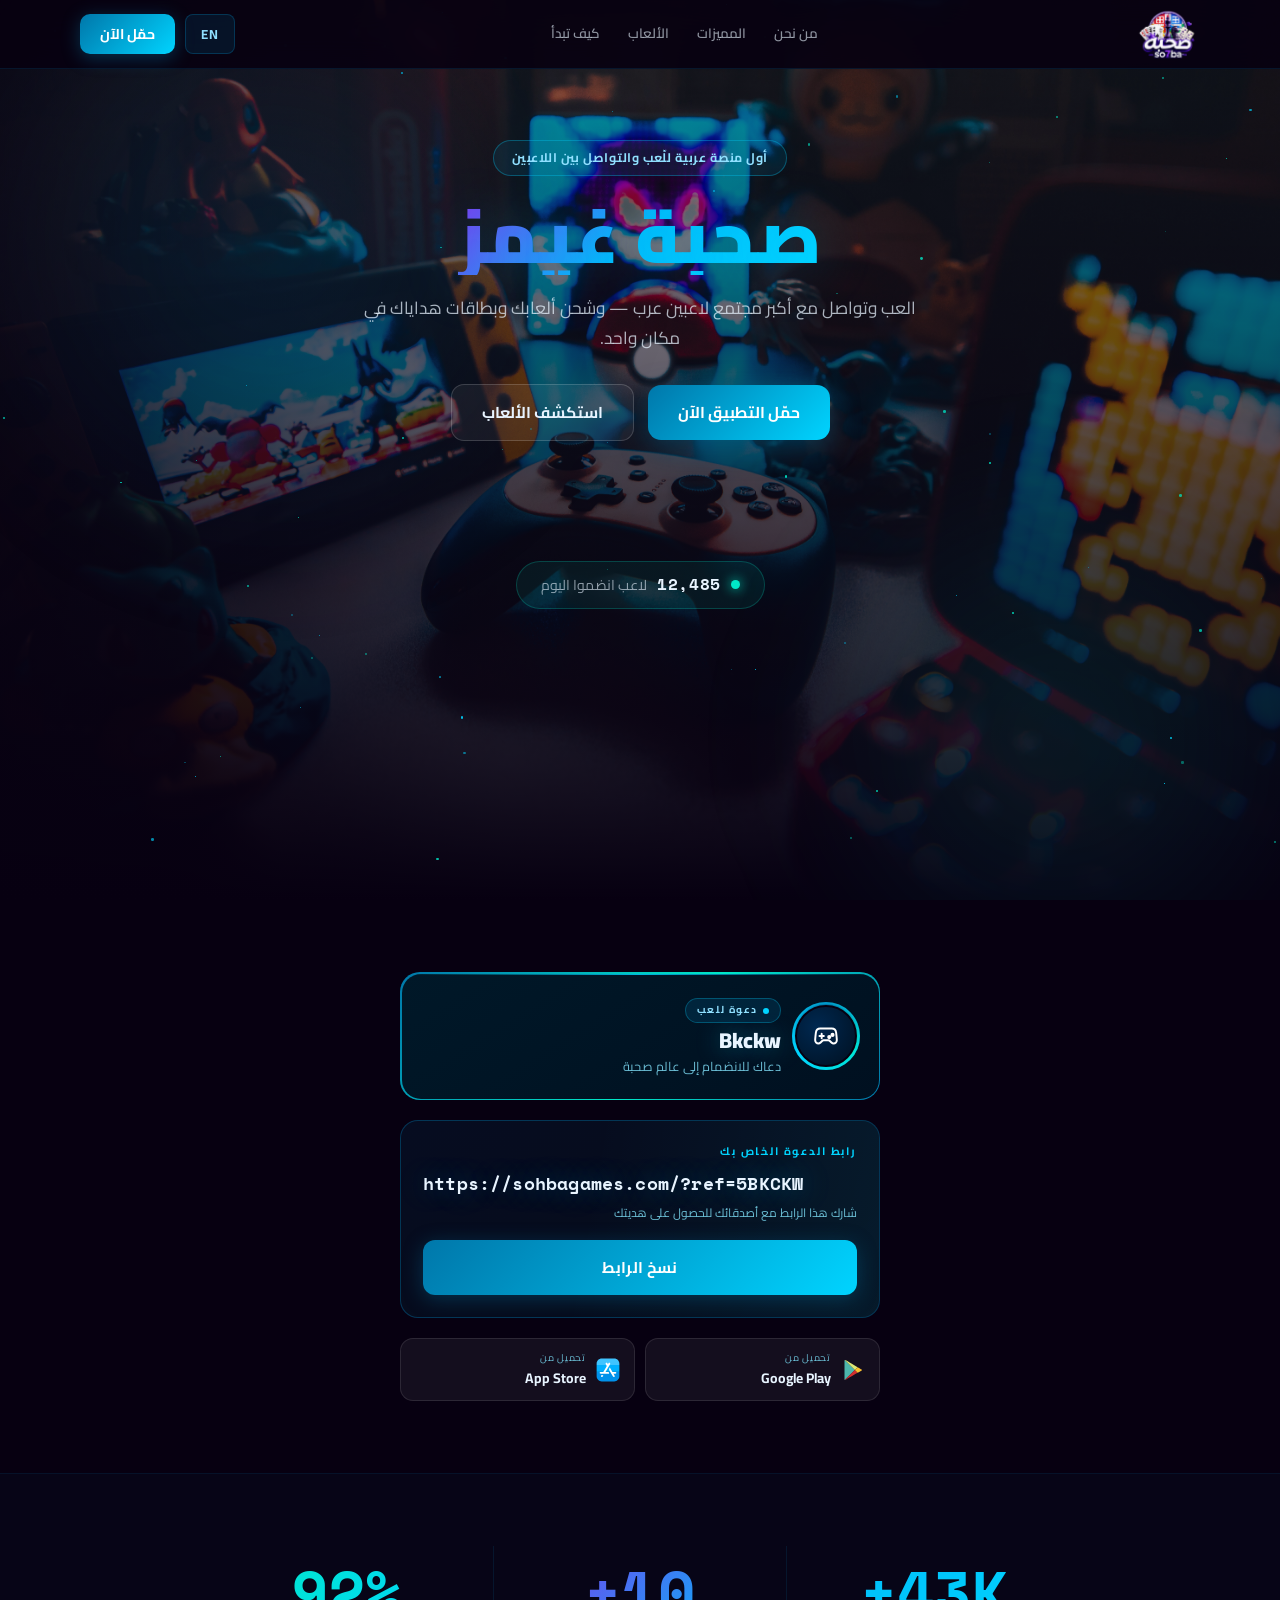
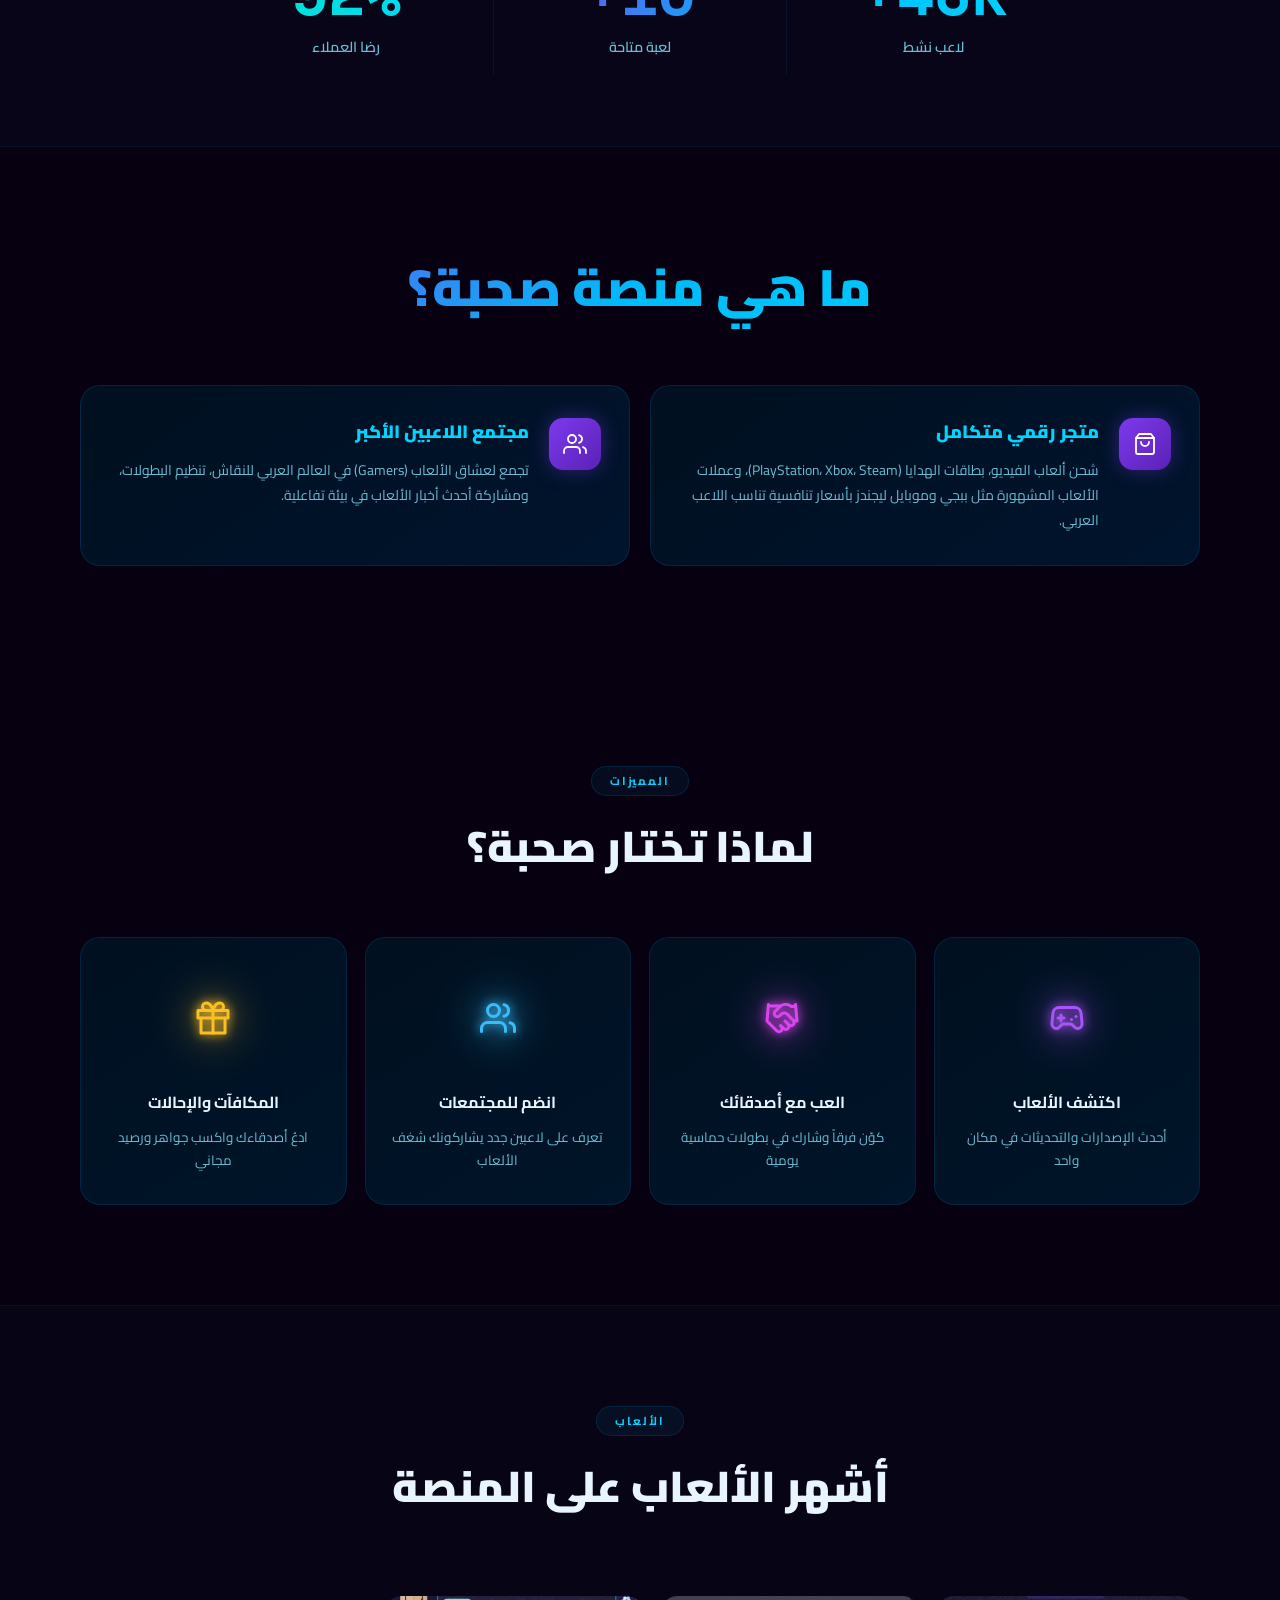
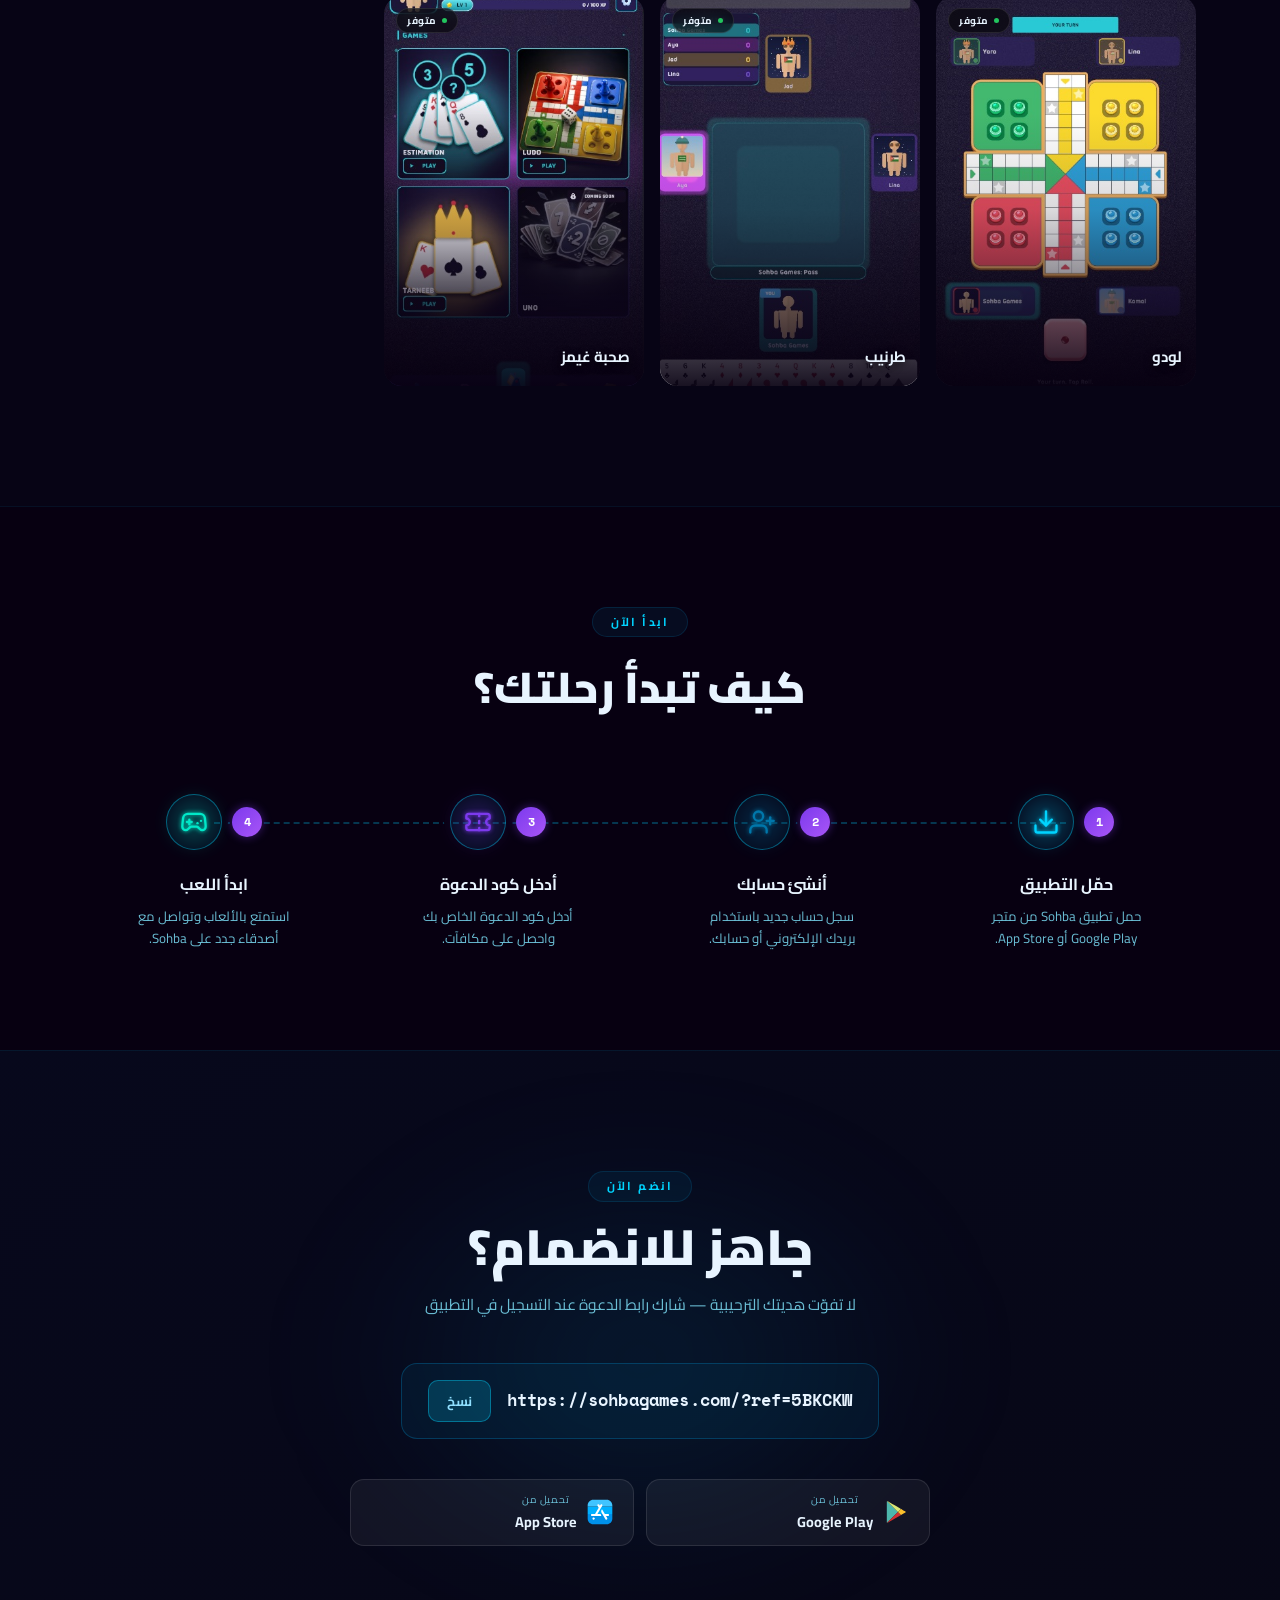
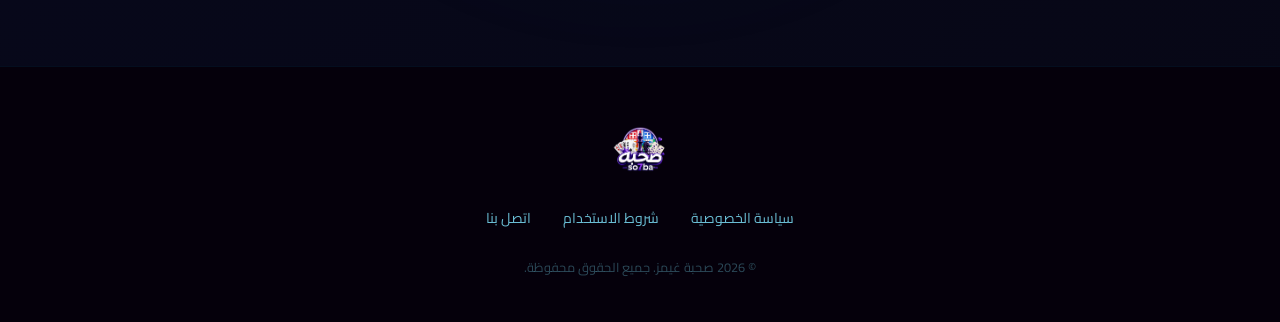
==== index.html @ 9d0ea247 "Add files via upload" ====
<!doctype html>
<html lang="ar" dir="rtl">
  <head>
    <meta charset="utf-8" />
    <meta name="viewport" content="width=device-width, initial-scale=1.0" />
    <meta name="theme-color" content="#070011" />
    <title>
      صحبة غيمز | منصة اللعب والتواصل بين اللاعبين العرب | Sohba Games
    </title>
    <meta
      name="description"
      content="صحبة غيمز: منصة اللعب والتواصل بين أكبر مجتمع لاعبين عربي، مع متجر رقمي لشحن الألعاب وبطاقات الهدايا (PlayStation، Xbox، Steam) وعملات ببجي وموبايل ليجندز. حمّل التطبيق وادخل كود الدعوة لتحصل على هديتك الترحيبية."
    />
    <meta
      name="keywords"
      content="منصة ألعاب, مجتمع لاعبين عربي, تواصل لاعبين, شحن ألعاب, بطاقات بلايستيشن, شحن ببجي, موبايل ليجندز, Sohba Games"
    />
    <meta name="robots" content="index, follow" />
    <meta name="author" content="Sohba Games" />
    <link rel="canonical" href="https://sohbagames.com/" />

    <!-- Open Graph -->
    <meta property="og:type" content="website" />
    <meta property="og:site_name" content="Sohba Games | صحبة غيمز" />
    <meta
      property="og:title"
      content="صحبة غيمز | منصة اللعب والتواصل بين اللاعبين العرب"
    />
    <meta
      property="og:description"
      content="العب وتواصل مع أكبر مجتمع لاعبين عربي، وشحن ألعابك وبطاقات هداياك في مكان واحد. حمّل التطبيق الآن واحصل على هديتك الترحيبية."
    />
    <meta property="og:url" content="https://sohbagames.com/" />
    <meta
      property="og:image"
      content="https://sohbagames.com/assets/img/sohba%201.jpg"
    />
    <meta property="og:image:width" content="384" />
    <meta property="og:image:height" content="680" />
    <meta property="og:locale" content="ar_AR" />
    <meta property="og:locale:alternate" content="en_US" />

    <!-- Twitter Card -->
    <meta name="twitter:card" content="summary_large_image" />
    <meta
      name="twitter:title"
      content="صحبة غيمز | منصة اللعب والتواصل بين اللاعبين العرب"
    />
    <meta
      name="twitter:description"
      content="العب وتواصل مع أكبر مجتمع لاعبين عربي، وشحن ألعابك وبطاقات هداياك في مكان واحد. حمّل التطبيق واحصل على هديتك الترحيبية."
    />
    <meta
      name="twitter:image"
      content="https://sohbagames.com/assets/img/sohba%201.jpg"
    />

    <link rel="icon" href="assets/img/so7ba logo.png" type="image/png" />

    <link rel="preconnect" href="https://fonts.googleapis.com" />
    <link rel="preconnect" href="https://fonts.gstatic.com" crossorigin />
    <link
      href="https://fonts.googleapis.com/css2?family=Cairo:wght@400;600;700;900&family=Syne:wght@700;800&family=Space+Grotesk:wght@400;500;600;700&family=Space+Mono:wght@700&display=swap"
      rel="stylesheet"
    />

    <link
      rel="preload"
      as="image"
      href="assets/img/sohba ludo.jpg"
      fetchpriority="high"
    />
    <link rel="stylesheet" href="assets/css/style.css" />

    <script type="application/ld+json">
      {
        "@context": "https://schema.org",
        "@type": "MobileApplication",
        "name": "Sohba Games",
        "alternateName": "صحبة غيمز",
        "applicationCategory": "SocialNetworkingApplication",
        "operatingSystem": "Android, iOS",
        "description": "منصة اللعب والتواصل بين اللاعبين العرب، مع متجر رقمي لشحن الألعاب وبطاقات الهدايا.",
        "offers": {
          "@type": "Offer",
          "price": "0",
          "priceCurrency": "USD"
        }
      }
    </script>
  </head>
  <body>
    <!-- ═══ HEADER ═══ -->
    <header>
      <nav class="sb-nav" aria-label="التنقل الرئيسي">
        <div class="sb-nav-inner">
          <a href="#" class="sb-logo" dir="ltr">
            <img
              class="sb-logo-img"
              src="assets/img/so7ba logo.png"
              alt="صحبة غيمز | Sohba Games"
              width="120"
              height="120"
            />
            <span class="sb-logo-text sr-only" id="logoText">صحبة غيمز</span>
          </a>

          <div class="sb-nav-links" id="navLinks">
            <a href="#about-section" id="navAboutLink">من نحن</a>
            <a href="#benefits-section" id="navBenefitsLink">المميزات</a>
            <a href="#games-section" id="navGamesLink">الألعاب</a>
            <a href="#how-section" id="navHowLink">كيف تبدأ</a>
          </div>

          <div class="sb-nav-actions">
            <button
              class="sb-lang-btn"
              id="langToggleBtn"
              aria-label="Switch language"
            >
              EN
            </button>
            <a href="#download" class="sb-download-btn" id="navDownload"
              >حمّل الآن</a
            >
          </div>
        </div>
      </nav>
    </header>

    <main>
      <!-- ═══ HERO ═══ -->
      <section class="sb-hero">
        <div class="sb-hero-bg"></div>
        <div class="sb-hero-overlay"></div>
        <div id="hero-stars" class="sb-hero-stars"></div>
        <div class="sb-hero-blob sb-hero-blob-1"></div>
        <div class="sb-hero-blob sb-hero-blob-2"></div>

        <div class="sb-hero-content">
          <div class="sb-hero-eyebrow" id="heroEyebrow">
            أول منصة عربية للّعب والتواصل بين اللاعبين
          </div>
          <h1 class="sb-hero-title" id="heroTitle">صحبة غيمز</h1>
          <p class="sb-hero-subtitle" id="heroSubtitle">
            العب وتواصل مع أكبر مجتمع لاعبين عرب — وشحن ألعابك وبطاقات هداياك في
            مكان واحد.
          </p>

          <div class="sb-hero-cta-row">
            <a
              href="#download"
              class="sb-hero-cta-btn sb-hero-cta-btn-primary"
              id="heroDownloadBtn"
              >حمّل التطبيق الآن</a
            >
            <a
              href="#games-section"
              class="sb-hero-cta-btn sb-hero-cta-btn-secondary"
              id="heroExploreBtn"
              >استكشف الألعاب</a
            >
          </div>
        </div>

        <div class="sb-live-counter">
          <div class="sb-live-counter-inner">
            <div class="sb-live-dot"></div>
            <span class="sb-live-count" id="liveCountText">12,486</span>
            <span class="sb-live-label" id="liveCountLabel"
              >لاعب انضموا اليوم</span
            >
          </div>
        </div>
      </section>

      <!-- ═══ INVITE / REFERRAL / DOWNLOAD ═══ -->
      <section id="download" class="sb-invite-section">
        <div class="sb-invite-section-inner">
          <!-- Invitation card -->
          <div class="sb-invite-wrap">
            <div class="sb-invite-card">
              <div class="sb-invite-topline"></div>
              <div class="sb-invite-inner">
                <div class="sb-invite-avatar">
                  <div class="sb-invite-avatar-spin"></div>
                  <div class="sb-invite-avatar-face">
                    <svg
                      width="26"
                      height="26"
                      viewBox="0 0 24 24"
                      fill="none"
                      stroke="white"
                      stroke-width="1.8"
                      stroke-linecap="round"
                      stroke-linejoin="round"
                    >
                      <line x1="6" y1="12" x2="10" y2="12"></line>
                      <line x1="8" y1="10" x2="8" y2="14"></line>
                      <circle cx="15" cy="13" r="1"></circle>
                      <circle cx="18" cy="11" r="1"></circle>
                      <path
                        d="M17.32 5H6.68a4 4 0 0 0-3.978 3.59c-.006.052-.01.101-.017.152C2.604 9.416 2 14.456 2 16a3 3 0 0 0 3 3c1 0 1.5-.5 2-1l1.414-1.414A2 2 0 0 1 9.828 16h4.344a2 2 0 0 1 1.414.586L17 18c.5.5 1 1 2 1a3 3 0 0 0 3-3c0-1.544-.604-6.584-.685-7.258-.007-.05-.011-.1-.017-.152A4 4 0 0 0 17.32 5z"
                      ></path>
                    </svg>
                  </div>
                  <div class="sb-invite-avatar-ring"></div>
                </div>
                <div class="sb-invite-info">
                  <div class="sb-invite-badge">
                    <div class="sb-invite-dot"></div>
                    <span id="gameBadge">دعوة للعب</span>
                  </div>
                  <div class="sb-invite-name" id="inviterDisplay">صديقك</div>
                  <div class="sb-invite-text" id="heroInviteText">
                    دعاك للانضمام إلى عالم صحبة
                  </div>
                </div>
              </div>
            </div>
          </div>

          <!-- Referral code box -->
          <div class="sb-code-box">
            <div class="sb-code-shimmer"></div>
            <div class="sb-code-content">
              <div class="sb-code-label" id="codeLabel">
                كود الدعوة الخاص بك
              </div>
              <div class="sb-code-value" id="referralCodeText">5BKCKW</div>
              <div class="sb-code-hint" id="codeHint">
                أدخل هذا الكود عند التسجيل للحصول على هديتك
              </div>
              <button
                class="sb-code-copy-btn"
                id="copyCodeBtn"
                aria-live="polite"
              >
                نسخ الكود
              </button>
            </div>
          </div>

          <!-- Download buttons -->
          <div class="sb-dl-row dl-row">
            <a
              href="https://play.google.com/store"
              target="_blank"
              rel="noopener"
              class="sb-dl-btn"
              aria-label="Google Play"
            >
              <img
                src="assets/img/play-store.svg"
                alt=""
                width="24"
                height="24"
                loading="lazy"
              />
              <div>
                <div class="sb-dl-sub" data-i18n="storeGetOn">تحميل من</div>
                <div class="sb-dl-title">Google Play</div>
              </div>
            </a>
            <a
              href="https://apps.apple.com"
              target="_blank"
              rel="noopener"
              class="sb-dl-btn"
              aria-label="App Store"
            >
              <img
                src="assets/img/app-store.svg"
                alt=""
                width="24"
                height="24"
                loading="lazy"
              />
              <div>
                <div class="sb-dl-sub" data-i18n="storeGetOn">تحميل من</div>
                <div class="sb-dl-title">App Store</div>
              </div>
            </a>
          </div>
        </div>
      </section>

      <!-- ═══ STATS ═══ -->
      <section id="stats-section" class="sb-stats-section">
        <div class="sb-stats-inner">
          <div class="sb-stat animate-in">
            <div class="sb-stat-value sb-stat-value-a" id="stat1Value">0+</div>
            <div class="sb-stat-label" id="stat1Label">لاعب نشط</div>
          </div>
          <div class="sb-stat sb-stat-mid animate-in ai-d2">
            <div class="sb-stat-value sb-stat-value-b" id="stat2Value">0+</div>
            <div class="sb-stat-label" id="stat2Label">لعبة متاحة</div>
          </div>
          <div class="sb-stat animate-in ai-d4">
            <div class="sb-stat-value sb-stat-value-c" id="stat3Value">0%</div>
            <div class="sb-stat-label" id="stat3Label">رضا العملاء</div>
          </div>
        </div>
      </section>

      <!-- ═══ ABOUT ═══ -->
      <section id="about-section">
        <div class="sb-section-pad section-pad">
          <div class="sb-center-head animate-in">
            <h2 class="sb-gradient-title" id="aboutTitle">ما هي منصة صحبة؟</h2>
          </div>

          <div class="sb-about-grid about-grid animate-in">
            <div class="sb-about-card">
              <div class="sb-about-icon">
                <svg
                  width="24"
                  height="24"
                  viewBox="0 0 24 24"
                  fill="none"
                  stroke="white"
                  stroke-width="1.8"
                  stroke-linecap="round"
                  stroke-linejoin="round"
                >
                  <path
                    d="M6 2L3 6v14a2 2 0 0 0 2 2h14a2 2 0 0 0 2-2V6l-3-4z"
                  ></path>
                  <line x1="3" y1="6" x2="21" y2="6"></line>
                  <path d="M16 10a4 4 0 0 1-8 0"></path>
                </svg>
              </div>
              <div>
                <h3 class="sb-about-card-title" id="aboutStore">
                  متجر رقمي متكامل
                </h3>
                <p class="sb-about-card-desc" id="aboutStoreDesc">
                  شحن ألعاب الفيديو، بطاقات الهدايا (PlayStation، Xbox، Steam)،
                  وعملات الألعاب المشهورة مثل ببجي وموبايل ليجندز بأسعار تنافسية
                  تناسب اللاعب العربي.
                </p>
              </div>
            </div>

            <div class="sb-about-card">
              <div class="sb-about-icon">
                <svg
                  width="24"
                  height="24"
                  viewBox="0 0 24 24"
                  fill="none"
                  stroke="white"
                  stroke-width="1.8"
                  stroke-linecap="round"
                  stroke-linejoin="round"
                >
                  <path d="M17 21v-2a4 4 0 0 0-4-4H5a4 4 0 0 0-4 4v2"></path>
                  <circle cx="9" cy="7" r="4"></circle>
                  <path d="M23 21v-2a4 4 0 0 0-3-3.87"></path>
                  <path d="M16 3.13a4 4 0 0 1 0 7.75"></path>
                </svg>
              </div>
              <div>
                <h3 class="sb-about-card-title" id="aboutCommunity">
                  مجتمع اللاعبين الأكبر
                </h3>
                <p class="sb-about-card-desc" id="aboutCommunityDesc">
                  تجمع لعشاق الألعاب (Gamers) في العالم العربي للنقاش، تنظيم
                  البطولات، ومشاركة أحدث أخبار الألعاب في بيئة تفاعلية.
                </p>
              </div>
            </div>
          </div>
        </div>
      </section>

      <!-- ═══ BENEFITS ═══ -->
      <section id="benefits-section">
        <div class="sb-section-pad section-pad">
          <div class="sb-center-head animate-in">
            <div class="sb-eyebrow" id="benefitsSub">المميزات</div>
            <h2 class="sb-section-title" id="benefitsTitle">
              لماذا تختار صحبة؟
            </h2>
          </div>

          <div
            class="sb-benefits-grid benefits-grid animate-in"
            id="benefitsGrid"
          ></div>
        </div>
      </section>

      <!-- ═══ POPULAR GAMES ═══ -->
      <section id="games-section" class="sb-games-section">
        <div class="sb-section-pad section-pad">
          <div class="sb-center-head animate-in">
            <div class="sb-eyebrow" id="gamesSub">الألعاب</div>
            <h2 class="sb-section-title" id="gamesTitle">
              أشهر الألعاب على المنصة
            </h2>
          </div>

          <div class="sb-games-grid games-grid animate-in" id="gamesGrid"></div>
        </div>
      </section>

      <!-- ═══ HOW IT WORKS ═══ -->
      <section id="how-section">
        <div class="sb-section-pad section-pad">
          <div class="sb-center-head sb-center-head-lg animate-in">
            <div class="sb-eyebrow" id="howSub">ابدأ الآن</div>
            <h2 class="sb-section-title" id="howTitle">كيف تبدأ رحلتك؟</h2>
          </div>

          <div class="sb-steps-wrap animate-in">
            <div class="sb-step-line step-line"></div>
            <div class="sb-steps-row steps-row" id="stepsRow"></div>
          </div>
        </div>
      </section>

      <!-- ═══ FINAL CTA ═══ -->
      <section class="sb-cta">
        <div class="sb-cta-glow"></div>
        <div class="sb-cta-inner section-pad">
          <div class="animate-in">
            <div class="sb-eyebrow" id="ctaSub">انضم الآن</div>
            <h2 class="sb-cta-title" id="ctaTitle">جاهز للانضمام؟</h2>
            <p class="sb-cta-desc" id="ctaDesc">
              لا تفوّت هديتك الترحيبية — استخدم كود الدعوة عند التسجيل في
              التطبيق
            </p>

            <div class="sb-cta-code cta-code">
              <span class="sb-cta-code-value" id="ctaReferralCodeText"
                >5BKCKW</span
              >
              <button
                class="sb-cta-copy-btn"
                id="ctaCopyCodeBtn"
                aria-live="polite"
              >
                نسخ
              </button>
            </div>

            <div class="sb-dl-row sb-dl-row-cta dl-row">
              <a
                href="https://play.google.com/store"
                target="_blank"
                rel="noopener"
                class="sb-dl-btn sb-dl-btn-lg"
                aria-label="Google Play"
              >
                <img
                  src="assets/img/play-store.svg"
                  alt=""
                  width="26"
                  height="26"
                  loading="lazy"
                />
                <div>
                  <div class="sb-dl-sub" data-i18n="storeGetOn">تحميل من</div>
                  <div class="sb-dl-title">Google Play</div>
                </div>
              </a>
              <a
                href="https://apps.apple.com"
                target="_blank"
                rel="noopener"
                class="sb-dl-btn sb-dl-btn-lg"
                aria-label="App Store"
              >
                <img
                  src="assets/img/app-store.svg"
                  alt=""
                  width="26"
                  height="26"
                  loading="lazy"
                />
                <div>
                  <div class="sb-dl-sub" data-i18n="storeGetOn">تحميل من</div>
                  <div class="sb-dl-title">App Store</div>
                </div>
              </a>
            </div>
          </div>
        </div>
      </section>
    </main>

    <!-- ═══ FOOTER ═══ -->
    <footer class="sb-footer">
      <div class="sb-footer-inner">
        <div class="sb-footer-logo" dir="ltr">
          <img
            class="sb-footer-logo-img"
            src="assets/img/so7ba logo.png"
            alt="صحبة غيمز | Sohba Games"
            width="120"
            height="120"
          />
          <span class="sb-footer-logo-text sr-only" id="footerLogoText"
            >صحبة غيمز</span
          >
        </div>

        <div class="sb-footer-links">
          <a href="#" id="footerPrivacy">سياسة الخصوصية</a>
          <a href="#" id="footerTerms">شروط الاستخدام</a>
          <a href="mailto:support@sohbagames.com" id="footerContact"
            >اتصل بنا</a
          >
        </div>

        <div class="sb-footer-rights" id="footerRights">
          © 2026 صحبة غيمز. جميع الحقوق محفوظة.
        </div>
      </div>
    </footer>

    <script src="assets/js/script.js" defer></script>
  </body>
</html>
---- assets/css/style.css ----
*,
*::before,
*::after {
  box-sizing: border-box;
  margin: 0;
  padding: 0;
}
html {
  scroll-behavior: smooth;
}
#about-section,
#benefits-section,
#games-section,
#how-section,
#download {
  scroll-margin-top: 80px;
}
body {
  background: #070011;
  overflow-x: hidden;
  color: #e8f4ff;
  min-height: 100vh;
  line-height: 1.6;
  font-family: "Cairo", sans-serif;
}
body.lang-en {
  font-family: "Space Grotesk", "Inter", sans-serif;
}
body.lang-en h1,
body.lang-en h2,
body.lang-en h3 {
  font-family: "Syne", sans-serif;
}
img {
  display: block;
  max-width: 100%;
}
.sr-only {
  position: absolute;
  width: 1px;
  height: 1px;
  padding: 0;
  margin: -1px;
  overflow: hidden;
  clip: rect(0, 0, 0, 0);
  white-space: nowrap;
  border: 0;
}
a {
  text-decoration: none;
  color: inherit;
}
a:focus-visible,
button:focus-visible {
  outline: 2px solid #00d4ff;
  outline-offset: 3px;
  border-radius: 4px;
}

/* ═══ keyframes ═══ */
@keyframes floatY {
  0%,
  100% {
    transform: translateY(0);
  }
  50% {
    transform: translateY(-14px);
  }
}
@keyframes glowPulse {
  0%,
  100% {
    box-shadow:
      0 0 25px rgba(0, 119, 170, 0.45),
      0 0 70px rgba(0, 119, 170, 0.15);
  }
  50% {
    box-shadow:
      0 0 55px rgba(0, 212, 255, 0.8),
      0 0 130px rgba(0, 212, 255, 0.28);
  }
}
@keyframes shimmer {
  0% {
    background-position: -250% center;
  }
  100% {
    background-position: 250% center;
  }
}
@keyframes fadeUp {
  from {
    opacity: 0;
    transform: translateY(32px);
  }
  to {
    opacity: 1;
    transform: translateY(0);
  }
}
@keyframes starBlink {
  0%,
  100% {
    opacity: 0.12;
    transform: scale(1);
  }
  50% {
    opacity: 0.85;
    transform: scale(1.6);
  }
}
@keyframes rotateSpin {
  from {
    transform: rotate(0deg);
  }
  to {
    transform: rotate(360deg);
  }
}
@keyframes pulseRing {
  0% {
    transform: scale(1);
    opacity: 0.55;
  }
  100% {
    transform: scale(2.3);
    opacity: 0;
  }
}
@keyframes slideDown {
  from {
    opacity: 0;
    transform: translateY(-14px);
  }
  to {
    opacity: 1;
    transform: translateY(0);
  }
}
@keyframes badgePop {
  0% {
    transform: scale(0.55);
    opacity: 0;
  }
  72% {
    transform: scale(1.1);
  }
  100% {
    transform: scale(1);
    opacity: 1;
  }
}

.animate-in {
  opacity: 0;
  transform: translateY(28px);
  transition:
    opacity 0.8s cubic-bezier(0.16, 1, 0.3, 1),
    transform 0.8s cubic-bezier(0.16, 1, 0.3, 1);
}
.animate-in.visible {
  opacity: 1;
  transform: translateY(0);
}

/* ═══ NAV ═══ */
.sb-nav {
  position: fixed;
  top: 0;
  left: 0;
  right: 0;
  z-index: 200;
  background: rgba(7, 0, 17, 0.88);
  backdrop-filter: blur(20px);
  -webkit-backdrop-filter: blur(20px);
  border-bottom: 1px solid rgba(0, 119, 170, 0.18);
}
.sb-nav-inner {
  max-width: 1200px;
  margin: 0 auto;
  padding: 0 40px;
  height: 68px;
  display: flex;
  align-items: center;
  justify-content: space-between;
  gap: 16px;
}
.sb-logo {
  display: flex;
  align-items: center;
  gap: 9px;
  flex-shrink: 0;
  animation: slideDown 0.4s ease both;
}
.sb-logo-text {
  font-weight: 900;
  font-size: 1.22rem;
  background: linear-gradient(135deg, #7c3aed 0%, #00bbf9 50%, #00d4ff 100%);
  -webkit-background-clip: text;
  -webkit-text-fill-color: transparent;
  background-clip: text;
  letter-spacing: 0.01em;
}
.sb-logo-img {
  height: 65px;
  width: auto;
}
.sb-nav-actions {
  display: flex;
  align-items: center;
  gap: 10px;
  animation: slideDown 0.4s ease 0.08s both;
}
.sb-lang-btn {
  background: rgba(0, 119, 170, 0.14);
  border: 1px solid rgba(0, 119, 170, 0.35);
  color: #90e0ff;
  padding: 7px 15px;
  border-radius: 8px;
  cursor: pointer;
  font-weight: 700;
  font-size: 0.82rem;
  font-family: inherit;
  letter-spacing: 0.07em;
  transition:
    background 0.2s,
    border-color 0.2s;
}
.sb-lang-btn:hover {
  background: rgba(0, 119, 170, 0.28);
  border-color: rgba(0, 212, 255, 0.6);
}
.sb-download-btn {
  background: linear-gradient(135deg, #0077aa, #00d4ff);
  color: #fff;
  padding: 9px 20px;
  border-radius: 10px;
  font-weight: 700;
  font-size: 0.88rem;
  white-space: nowrap;
  box-shadow: 0 4px 18px rgba(0, 119, 170, 0.4);
  transition: opacity 0.2s;
}
.sb-download-btn:hover {
  opacity: 0.85;
  color: #fff;
}
.sb-nav-links {
  display: flex;
  align-items: center;
  gap: 2px;
  animation: slideDown 0.4s ease 0.05s both;
}
.sb-nav-links a {
  font-size: 0.84rem;
  font-weight: 600;
  color: rgba(232, 244, 255, 0.6);
  padding: 7px 13px;
  border-radius: 8px;
  transition: all 0.2s;
  white-space: nowrap;
}
.sb-nav-links a:hover {
  color: #e8f4ff;
  background: rgba(255, 255, 255, 0.06);
}

/* ═══ HERO ═══ */
.sb-hero {
  position: relative;
  min-height: 100vh;
  overflow: hidden;
  display: flex;
  flex-direction: column;
  align-items: center;
}
/* Photo credit: Pexels (images.pexels.com), free for commercial use, no attribution required */
.sb-hero-bg {
  position: absolute;
  inset: 0;
  z-index: 0;
  background-image: url("../img/hero-bg.jpg");
  background-size: cover;
  background-repeat: no-repeat;
  background-position: center;
}
.sb-hero-overlay {
  position: absolute;
  inset: 0;
  z-index: 0;
  background:
    linear-gradient(
      180deg,
      rgba(7, 0, 17, 0.35) 0%,
      rgba(7, 0, 17, 0.72) 55%,
      #070011 100%
    ),
    linear-gradient(90deg, rgba(7, 0, 17, 0.55) 0%, transparent 40%);
}
.sb-hero-stars {
  position: absolute;
  inset: 0;
  pointer-events: none;
  z-index: 0;
  overflow: hidden;
}
.sb-hero-blob {
  position: absolute;
  border-radius: 50%;
  pointer-events: none;
  z-index: 0;
  filter: blur(60px);
}
.sb-hero-blob-1 {
  top: -15%;
  left: -8%;
  width: 750px;
  height: 750px;
  background: radial-gradient(
    circle,
    rgba(0, 119, 170, 0.17) 0%,
    transparent 65%
  );
}
.sb-hero-blob-2 {
  bottom: -18%;
  right: -8%;
  width: 650px;
  height: 650px;
  background: radial-gradient(
    circle,
    rgba(0, 232, 200, 0.11) 0%,
    transparent 65%
  );
}

.sb-hero-content {
  position: relative;
  z-index: 1;
  width: 100%;
  max-width: 900px;
  margin: 0 auto;
  padding: 140px 40px 64px;
  display: flex;
  flex-direction: column;
  align-items: center;
  text-align: center;
  animation: fadeUp 0.7s ease both;
}
.sb-hero-eyebrow {
  display: inline-flex;
  align-items: center;
  gap: 8px;
  background: rgba(0, 119, 170, 0.14);
  border: 1px solid rgba(0, 212, 255, 0.3);
  border-radius: 100px;
  padding: 7px 18px;
  font-size: 0.78rem;
  font-weight: 700;
  color: #90e0ff;
  letter-spacing: 0.04em;
  margin-bottom: 22px;
}
.sb-hero-title {
  font-size: clamp(2.6rem, 6vw, 4.6rem);
  font-weight: 900;
  line-height: 1.05;
  background: linear-gradient(135deg, #7c3aed 0%, #00bbf9 50%, #00d4ff 100%);
  -webkit-background-clip: text;
  -webkit-text-fill-color: transparent;
  background-clip: text;
  text-shadow: 0 0 60px rgba(0, 212, 255, 0.25);
  margin-bottom: 18px;
}
.sb-hero-subtitle {
  max-width: 560px;
  font-size: 1.08rem;
  color: rgba(232, 244, 255, 0.72);
  line-height: 1.7;
  margin-bottom: 32px;
}
.sb-hero-cta-row {
  display: flex;
  align-items: center;
  gap: 14px;
  flex-wrap: wrap;
  justify-content: center;
  margin-bottom: 56px;
}
.sb-hero-cta-btn {
  padding: 15px 30px;
  border-radius: 13px;
  font-weight: 700;
  font-size: 0.98rem;
  transition: all 0.25s;
}
.sb-hero-cta-btn-primary {
  background: linear-gradient(135deg, #0077aa, #00d4ff);
  color: #fff;
  box-shadow: 0 8px 30px rgba(0, 119, 170, 0.4);
}
.sb-hero-cta-btn-primary:hover {
  transform: translateY(-2px);
  box-shadow: 0 10px 34px rgba(0, 212, 255, 0.5);
}
.sb-hero-cta-btn-secondary {
  background: rgba(255, 255, 255, 0.055);
  border: 1px solid rgba(255, 255, 255, 0.16);
  color: #e8f4ff;
}
.sb-hero-cta-btn-secondary:hover {
  background: rgba(255, 255, 255, 0.09);
  transform: translateY(-2px);
}

/* ═══ INVITE / REFERRAL / DOWNLOAD SECTION ═══ */
.sb-invite-section {
  position: relative;
  padding: 72px 40px;
}
.sb-invite-section-inner {
  width: 100%;
  max-width: 480px;
  margin: 0 auto;
  display: flex;
  flex-direction: column;
  gap: 20px;
}

.sb-invite-wrap {
  background: linear-gradient(130deg, #0077aa, #00e8c8 55%, #0077aa);
  padding: 1.5px;
  border-radius: 20px;
  animation: glowPulse 2.8s ease-in-out infinite;
}
.sb-invite-card {
  background: linear-gradient(148deg, #001828, #001020);
  border-radius: 19px;
  padding: 22px;
  position: relative;
  overflow: hidden;
}
.sb-invite-topline {
  position: absolute;
  top: 0;
  left: 0;
  right: 0;
  height: 1.5px;
  background: linear-gradient(
    90deg,
    transparent,
    rgba(0, 212, 255, 0.85),
    transparent
  );
}
.sb-invite-inner {
  display: flex;
  align-items: center;
  gap: 14px;
}
.sb-invite-avatar {
  position: relative;
  flex-shrink: 0;
  width: 62px;
  height: 62px;
}
.sb-invite-avatar-spin {
  position: absolute;
  inset: -3px;
  border-radius: 50%;
  background: conic-gradient(from 0deg, #0077aa, #00e8c8, #00d4ff, #0077aa);
  animation: rotateSpin 3.8s linear infinite;
}
.sb-invite-avatar-face {
  position: relative;
  width: 100%;
  height: 100%;
  border-radius: 50%;
  background: radial-gradient(circle at 35% 35%, #002850, #001020);
  display: flex;
  align-items: center;
  justify-content: center;
  font-size: 1.45rem;
  z-index: 1;
  border: 2px solid #070011;
}
.sb-invite-avatar-ring {
  position: absolute;
  inset: -3px;
  border-radius: 50%;
  border: 2px solid rgba(0, 212, 255, 0.35);
  animation: pulseRing 2.4s ease-out infinite;
  z-index: 2;
  pointer-events: none;
}
.sb-invite-info {
  flex: 1;
  min-width: 0;
}
.sb-invite-badge {
  display: inline-flex;
  align-items: center;
  gap: 5px;
  background: rgba(0, 119, 170, 0.18);
  border: 1px solid rgba(0, 212, 255, 0.28);
  border-radius: 100px;
  padding: 3px 11px;
  margin-bottom: 6px;
}
.sb-invite-dot {
  width: 6px;
  height: 6px;
  border-radius: 50%;
  background: #00d4ff;
  animation: starBlink 1.6s ease-in-out infinite;
  flex-shrink: 0;
}
.sb-invite-badge span {
  font-size: 0.63rem;
  font-weight: 700;
  color: #90e0ff;
  letter-spacing: 0.14em;
  text-transform: uppercase;
}
.sb-invite-name {
  font-size: 1.35rem;
  font-weight: 900;
  color: #e8f4ff;
  line-height: 1.1;
  text-shadow: 0 0 24px rgba(0, 212, 255, 0.4);
}
.sb-invite-text {
  font-size: 0.8rem;
  color: #6abdd4;
  margin-top: 4px;
}

.sb-code-box {
  background: linear-gradient(
    145deg,
    rgba(0, 119, 170, 0.1),
    rgba(0, 232, 200, 0.05)
  );
  border: 1.5px solid rgba(0, 119, 170, 0.4);
  border-radius: 18px;
  padding: 22px;
  position: relative;
  overflow: hidden;
  transition: border-color 0.3s;
}
.sb-code-box:hover {
  border-color: rgba(0, 212, 255, 0.65);
}
.sb-code-shimmer {
  position: absolute;
  inset: 0;
  background: linear-gradient(
    100deg,
    transparent 20%,
    rgba(0, 212, 255, 0.07) 50%,
    transparent 80%
  );
  background-size: 200% 100%;
  animation: shimmer 3.5s linear infinite;
  pointer-events: none;
}
.sb-code-content {
  position: relative;
  z-index: 1;
}
.sb-code-label {
  font-size: 0.68rem;
  font-weight: 700;
  letter-spacing: 0.17em;
  text-transform: uppercase;
  color: #00d4ff;
  margin-bottom: 8px;
}
.sb-code-value {
  font-family: "Space Mono", monospace;
  font-size: 1.15rem;
  font-weight: 700;
  letter-spacing: 0.01em;
  color: #e8f4ff;
  margin-bottom: 5px;
  text-shadow: 0 0 28px rgba(0, 212, 255, 0.4);
  word-break: break-all;
}
.sb-code-hint {
  font-size: 0.75rem;
  color: #6abdd4;
  margin-bottom: 18px;
}
.sb-code-copy-btn {
  width: 100%;
  padding: 13px;
  background: linear-gradient(135deg, #0077aa, #00d4ff);
  border: none;
  border-radius: 12px;
  color: #fff;
  font-weight: 700;
  font-size: 0.97rem;
  font-family: inherit;
  cursor: pointer;
  transition: all 0.25s;
  letter-spacing: 0.02em;
  box-shadow: 0 4px 20px rgba(0, 119, 170, 0.35);
}
.sb-code-copy-btn.copied {
  background: linear-gradient(135deg, #059669, #10b981);
  box-shadow: 0 4px 20px rgba(16, 185, 129, 0.35);
}

.sb-dl-row {
  display: flex;
  gap: 10px;
  flex-wrap: wrap;
}
.sb-dl-btn {
  flex: 1;
  display: flex;
  align-items: center;
  gap: 10px;
  background: rgba(255, 255, 255, 0.055);
  border: 1px solid rgba(255, 255, 255, 0.1);
  border-radius: 13px;
  padding: 11px 14px;
  transition: all 0.25s;
  min-width: 140px;
}
.sb-dl-btn:hover {
  background: rgba(255, 255, 255, 0.09);
  transform: translateY(-2px);
}
.sb-dl-btn img,
.sb-dl-btn .sb-dl-icon {
  width: 24px;
  height: 24px;
  flex-shrink: 0;
}
.sb-dl-sub {
  font-size: 0.6rem;
  color: #6abdd4;
  text-transform: uppercase;
  letter-spacing: 0.08em;
  margin-bottom: 1px;
}
.sb-dl-title {
  font-size: 0.87rem;
  font-weight: 700;
  color: #e8f4ff;
  white-space: nowrap;
}
.sb-dl-btn-lg {
  min-width: 170px;
  padding: 12px 20px;
  border-radius: 14px;
}
.sb-dl-btn-lg img,
.sb-dl-btn-lg .sb-dl-icon {
  width: 26px;
  height: 26px;
}
.sb-dl-btn-lg .sb-dl-sub {
  font-size: 0.63rem;
  letter-spacing: 0.09em;
  margin-bottom: 2px;
}
.sb-dl-btn-lg .sb-dl-title {
  font-size: 0.9rem;
}
.sb-dl-row-cta {
  justify-content: center;
  gap: 12px;
}

/* ═══ LIVE COUNTER ═══ */
.sb-live-counter {
  position: relative;
  z-index: 1;
  padding-bottom: 52px;
  animation: liveIn 0.7s ease 1s both;
}
@keyframes liveIn {
  from {
    opacity: 0;
    transform: scale(0.85) translateY(10px);
  }
  to {
    opacity: 1;
    transform: scale(1) translateY(0);
  }
}
.sb-live-counter-inner {
  display: inline-flex;
  align-items: center;
  gap: 10px;
  background: rgba(0, 232, 200, 0.07);
  border: 1px solid rgba(0, 232, 200, 0.22);
  border-radius: 100px;
  padding: 10px 24px;
  backdrop-filter: blur(10px);
}
.sb-live-dot {
  width: 9px;
  height: 9px;
  border-radius: 50%;
  background: #00e8c8;
  box-shadow: 0 0 12px #00e8c8;
  animation: starBlink 1.2s ease-in-out infinite;
  flex-shrink: 0;
}
.sb-live-count {
  font-family: "Space Mono", monospace;
  font-size: 1rem;
  font-weight: 700;
  color: #e8f4ff;
  letter-spacing: 0.04em;
}
.sb-live-label {
  font-size: 0.88rem;
  color: rgba(232, 244, 255, 0.6);
}

/* ═══ STATS ═══ */
.sb-stats-section {
  background: rgba(0, 119, 170, 0.04);
  border-top: 1px solid rgba(0, 119, 170, 0.12);
  border-bottom: 1px solid rgba(0, 119, 170, 0.12);
}
.sb-stats-inner {
  max-width: 960px;
  margin: 0 auto;
  padding: 72px 40px;
  display: flex;
  flex-wrap: wrap;
  justify-content: center;
}
.sb-stat {
  flex: 1;
  min-width: 200px;
  text-align: center;
  padding: 16px 32px;
}
.sb-stat-mid {
  border-left: 1px solid rgba(0, 119, 170, 0.15);
  border-right: 1px solid rgba(0, 119, 170, 0.15);
}
.sb-stat-value {
  font-family: "Space Mono", monospace;
  font-size: clamp(2.4rem, 5vw, 3.8rem);
  font-weight: 700;
  -webkit-background-clip: text;
  -webkit-text-fill-color: transparent;
  background-clip: text;
  line-height: 1;
}
.sb-stat-value-a {
  background-image: linear-gradient(135deg, #00bbf9, #00d4ff);
}
.sb-stat-value-b {
  background-image: linear-gradient(135deg, #7c3aed, #00bbf9);
}
.sb-stat-value-c {
  background-image: linear-gradient(135deg, #00e8c8, #00d4ff);
}
.sb-stat-label {
  font-size: 0.9rem;
  color: #6abdd4;
  margin-top: 12px;
  font-weight: 600;
}

/* ═══ SECTION shells ═══ */
.sb-section-pad {
  max-width: 1200px;
  margin: 0 auto;
  padding: 100px 40px;
}
.sb-center-head {
  text-align: center;
  margin-bottom: 56px;
}
.sb-center-head-lg {
  margin-bottom: 72px;
}
.sb-gradient-title {
  font-size: clamp(2rem, 5vw, 3.2rem);
  font-weight: 900;
  background: linear-gradient(135deg, #7c3aed 0%, #00bbf9 50%, #00d4ff 100%);
  -webkit-background-clip: text;
  -webkit-text-fill-color: transparent;
  background-clip: text;
}
.sb-eyebrow {
  display: inline-block;
  font-size: 0.72rem;
  font-weight: 700;
  letter-spacing: 0.18em;
  text-transform: uppercase;
  color: #00d4ff;
  background: rgba(0, 119, 170, 0.1);
  border: 1px solid rgba(0, 119, 170, 0.22);
  padding: 5px 18px;
  border-radius: 100px;
  margin-bottom: 16px;
}
.sb-section-title {
  font-size: clamp(1.75rem, 4vw, 2.7rem);
  font-weight: 900;
  color: #e8f4ff;
}

/* ═══ ABOUT ═══ */
.sb-about-grid {
  display: grid;
  grid-template-columns: 1fr 1fr;
  gap: 20px;
}
.sb-about-card {
  background: linear-gradient(
    145deg,
    rgba(0, 16, 32, 0.98),
    rgba(0, 21, 48, 0.95)
  );
  border: 1px solid rgba(0, 119, 170, 0.22);
  border-radius: 20px;
  padding: 32px 28px;
  display: flex;
  align-items: flex-start;
  gap: 20px;
  transition:
    border-color 0.3s,
    transform 0.3s;
}
.sb-about-card:hover {
  border-color: rgba(0, 212, 255, 0.45);
  transform: translateY(-3px);
}
.sb-about-icon {
  flex-shrink: 0;
  width: 52px;
  height: 52px;
  border-radius: 14px;
  background: linear-gradient(135deg, #7c3aed, #5b21b6);
  display: flex;
  align-items: center;
  justify-content: center;
  box-shadow: 0 0 20px rgba(124, 58, 237, 0.4);
}
.sb-about-card-title {
  font-size: 1.12rem;
  font-weight: 900;
  color: #00d4ff;
  margin-bottom: 12px;
}
.sb-about-card-desc {
  font-size: 0.87rem;
  color: #6abdd4;
  line-height: 1.78;
}

/* ═══ BENEFITS ═══ */
.sb-benefits-grid {
  display: grid;
  grid-template-columns: repeat(4, 1fr);
  gap: 18px;
}
.sb-benefit-card {
  background: linear-gradient(
    148deg,
    rgba(0, 16, 32, 0.98),
    rgba(0, 22, 44, 0.95)
  );
  border: 1.5px solid rgba(0, 119, 170, 0.2);
  border-radius: 20px;
  padding: 32px 22px;
  text-align: center;
  display: flex;
  flex-direction: column;
  align-items: center;
  transition: all 0.3s;
}
.sb-benefit-card:hover {
  border-color: rgba(0, 212, 255, 0.65);
  box-shadow:
    0 0 0 1px rgba(0, 212, 255, 0.1),
    0 20px 50px rgba(0, 119, 170, 0.2);
  transform: translateY(-5px);
}
.sb-benefit-icon {
  position: relative;
  width: 96px;
  height: 96px;
  display: flex;
  align-items: center;
  justify-content: center;
  margin: 0 auto 24px;
}
.sb-benefit-icon::before {
  content: "";
  position: absolute;
  inset: 4px;
  border-radius: 50%;
  background: radial-gradient(circle, var(--glow) 0%, transparent 68%);
  filter: blur(18px);
  opacity: 0.28;
  z-index: 0;
}
.sb-benefit-icon::after {
  content: "";
  position: absolute;
  inset: 30px;
  border-radius: 50%;
  background: var(--glow);
  filter: blur(10px);
  opacity: 0.22;
  z-index: 0;
}
.sb-benefit-icon svg {
  position: relative;
  z-index: 1;
  width: 36px;
  height: 36px;
  filter: drop-shadow(0 0 5px var(--glow));
}
.sb-benefit-title {
  font-size: 1rem;
  font-weight: 700;
  color: #e8f4ff;
  margin-bottom: 10px;
}
.sb-benefit-desc {
  font-size: 0.84rem;
  color: #6abdd4;
  line-height: 1.72;
}

/* ═══ GAMES ═══ */
.sb-games-section {
  background: rgba(0, 119, 170, 0.03);
  border-top: 1px solid rgba(0, 119, 170, 0.1);
  border-bottom: 1px solid rgba(0, 119, 170, 0.1);
}
.sb-games-grid {
  display: flex;
  gap: 16px;
  overflow-x: auto;
  overflow-y: hidden;
  scroll-snap-type: x proximity;
  -webkit-overflow-scrolling: touch;
  padding: 18px 4px 20px;
  scrollbar-width: thin;
  scrollbar-color: rgba(0, 119, 170, 0.35) transparent;
}
.sb-games-grid::-webkit-scrollbar {
  height: 6px;
}
.sb-games-grid::-webkit-scrollbar-track {
  background: transparent;
}
.sb-games-grid::-webkit-scrollbar-thumb {
  background: rgba(0, 119, 170, 0.35);
  border-radius: 100px;
}
.sb-game-card {
  flex: 0 0 auto;
  width: 260px;
  border-radius: 18px;
  overflow: hidden;
  position: relative;
  aspect-ratio: 2/3;
  cursor: pointer;
  scroll-snap-align: start;
  z-index: 1;
  transition:
    transform 0.35s cubic-bezier(0.22, 1, 0.36, 1),
    box-shadow 0.35s,
    filter 0.35s,
    opacity 0.35s;
}
.sb-game-card:hover {
  transform: scale(1.04);
  box-shadow: 0 10px 24px rgba(0, 119, 170, 0.18);
}
.sb-game-card--back {
  transform: scale(0.92) !important;
  filter: brightness(0.5) saturate(0.75);
  opacity: 0.8;
  box-shadow: none !important;
}
.sb-game-card img {
  width: 100%;
  height: 100%;
  object-fit: cover;
}
.sb-game-overlay {
  position: absolute;
  inset: 0;
  background: linear-gradient(
    to top,
    rgba(7, 0, 17, 0.93) 0%,
    rgba(7, 0, 17, 0.15) 45%,
    transparent 70%
  );
}
.sb-game-live {
  position: absolute;
  top: 12px;
  left: 12px;
  display: inline-flex;
  align-items: center;
  gap: 5px;
  background: rgba(0, 0, 0, 0.55);
  backdrop-filter: blur(8px);
  border-radius: 100px;
  padding: 4px 10px;
  border: 1px solid rgba(255, 255, 255, 0.1);
}
.sb-game-live-dot {
  width: 5px;
  height: 5px;
  border-radius: 50%;
  background: #22c55e;
  animation: starBlink 1.8s ease-in-out infinite;
}
.sb-game-live span {
  font-size: 0.62rem;
  font-weight: 700;
  color: #e8f4ff;
  letter-spacing: 0.06em;
}
.sb-game-name {
  position: absolute;
  bottom: 0;
  left: 0;
  right: 0;
  padding: 16px 14px;
  font-size: 0.94rem;
  font-weight: 700;
  color: #e8f4ff;
  text-shadow: 0 2px 8px rgba(0, 0, 0, 0.8);
  transition: opacity 0.3s;
}
.sb-game-hover-overlay {
  position: absolute;
  inset: 0;
  background: linear-gradient(
    to top,
    rgba(5, 0, 25, 0.97) 0%,
    rgba(10, 0, 40, 0.82) 55%,
    rgba(10, 0, 40, 0.45) 100%
  );
  opacity: 0;
  transition: opacity 0.3s ease;
  display: flex;
  flex-direction: column;
  justify-content: flex-end;
  padding: 18px;
  z-index: 3;
}
.sb-game-card:hover .sb-game-hover-overlay,
.sb-game-card:focus-within .sb-game-hover-overlay {
  opacity: 1;
}
.sb-game-playing {
  display: inline-flex;
  align-items: center;
  gap: 5px;
  background: rgba(0, 212, 255, 0.12);
  border: 1px solid rgba(0, 212, 255, 0.3);
  border-radius: 100px;
  padding: 3px 10px;
  margin-bottom: 10px;
  width: fit-content;
}
.sb-game-playing-dot {
  width: 5px;
  height: 5px;
  border-radius: 50%;
  background: #22c55e;
}
.sb-game-playing span {
  font-size: 0.62rem;
  font-weight: 700;
  color: #00d4ff;
}
.sb-game-hover-title {
  font-size: 1.05rem;
  font-weight: 900;
  color: #fff;
  margin-bottom: 12px;
  text-shadow: 0 0 14px rgba(167, 139, 250, 0.4);
}
.sb-game-play-btn {
  display: flex;
  align-items: center;
  justify-content: center;
  background: linear-gradient(135deg, #7c3aed, #00d4ff);
  border-radius: 12px;
  padding: 10px;
  color: #fff;
  font-weight: 700;
  font-size: 0.85rem;
}

/* ═══ HOW IT WORKS ═══ */
.sb-steps-wrap {
  position: relative;
}
.sb-step-line {
  position: absolute;
  top: 28px;
  left: 12%;
  right: 12%;
  height: 0;
  border-top: 2px dashed rgba(0, 180, 220, 0.3);
  z-index: 0;
}
.sb-steps-row {
  display: flex;
  gap: 16px;
  position: relative;
  z-index: 1;
}
.sb-step {
  flex: 1;
  display: flex;
  flex-direction: column;
  align-items: center;
  text-align: center;
  padding: 0 10px;
}
.sb-step-icon-wrap {
  display: flex;
  align-items: center;
  gap: 10px;
  margin-bottom: 22px;
  z-index: 1;
}
.sb-step-icon {
  position: relative;
  width: 56px;
  height: 56px;
  flex-shrink: 0;
  border-radius: 50%;
  display: flex;
  align-items: center;
  justify-content: center;
  background: rgba(0, 119, 170, 0.1);
  border: 1.5px solid rgba(0, 212, 255, 0.4);
  box-shadow: 0 0 0 6px #070011;
}
.sb-step-icon::before {
  content: "";
  position: absolute;
  inset: -5px;
  border-radius: 50%;
  background: radial-gradient(circle, var(--glow) 0%, transparent 72%);
  filter: blur(7px);
  opacity: 0.28;
  z-index: 0;
}
.sb-step-icon svg {
  position: relative;
  z-index: 1;
  filter: drop-shadow(0 0 2px var(--glow));
}
.sb-step-num {
  flex-shrink: 0;
  width: 30px;
  height: 30px;
  border-radius: 50%;
  background: linear-gradient(135deg, #7c3aed, #a855f7);
  display: flex;
  align-items: center;
  justify-content: center;
  font-family: "Space Mono", monospace;
  font-size: 0.78rem;
  font-weight: 700;
  color: #fff;
  z-index: 2;
  box-shadow: 0 0 10px rgba(124, 58, 237, 0.45);
}
.sb-step-title {
  font-size: 1rem;
  font-weight: 700;
  color: #e8f4ff;
  margin-bottom: 8px;
}
.sb-step-desc {
  font-size: 0.83rem;
  color: #6abdd4;
  line-height: 1.68;
  max-width: 155px;
}

/* ═══ CTA ═══ */
.sb-cta {
  position: relative;
  overflow: hidden;
  background: linear-gradient(
    145deg,
    rgba(0, 119, 170, 0.07),
    rgba(0, 232, 200, 0.03)
  );
  border-top: 1px solid rgba(0, 119, 170, 0.14);
}
.sb-cta-glow {
  position: absolute;
  top: 50%;
  left: 50%;
  transform: translate(-50%, -50%);
  width: 700px;
  height: 500px;
  background: radial-gradient(
    ellipse,
    rgba(0, 119, 170, 0.16) 0%,
    transparent 65%
  );
  filter: blur(55px);
  pointer-events: none;
  z-index: 0;
}
.sb-cta-inner {
  max-width: 660px;
  margin: 0 auto;
  padding: 120px 40px;
  text-align: center;
  position: relative;
  z-index: 1;
}
.sb-cta-title {
  font-size: clamp(2rem, 5.5vw, 3.1rem);
  font-weight: 900;
  color: #e8f4ff;
  margin-bottom: 16px;
  line-height: 1.15;
}
.sb-cta-desc {
  font-size: 0.97rem;
  color: #6abdd4;
  margin-bottom: 44px;
  line-height: 1.8;
}
.sb-cta-code {
  display: inline-flex;
  align-items: center;
  gap: 16px;
  background: rgba(0, 119, 170, 0.1);
  border: 1.5px solid rgba(0, 119, 170, 0.38);
  border-radius: 16px;
  padding: 16px 26px;
  margin-bottom: 40px;
  animation: glowPulse 2.8s ease-in-out infinite;
  flex-wrap: wrap;
  justify-content: center;
}
.sb-cta-code-value {
  font-family: "Space Mono", monospace;
  font-size: 1.05rem;
  font-weight: 700;
  letter-spacing: 0.01em;
  color: #e8f4ff;
  word-break: break-all;
}
.sb-cta-copy-btn {
  background: rgba(0, 212, 255, 0.18);
  border: 1px solid rgba(0, 212, 255, 0.38);
  color: #90e0ff;
  padding: 8px 18px;
  border-radius: 10px;
  cursor: pointer;
  font-weight: 700;
  font-size: 0.82rem;
  font-family: inherit;
  transition: all 0.2s;
  white-space: nowrap;
}
.sb-cta-copy-btn:hover {
  background: rgba(0, 212, 255, 0.32);
}

/* ═══ FOOTER ═══ */
.sb-footer {
  border-top: 1px solid rgba(0, 119, 170, 0.12);
  background: rgba(0, 0, 0, 0.35);
}
.sb-footer-inner {
  max-width: 680px;
  margin: 0 auto;
  padding: 52px 40px 44px;
  display: flex;
  flex-direction: column;
  align-items: center;
  gap: 28px;
  text-align: center;
}
.sb-footer-logo {
  display: flex;
  align-items: center;
  gap: 10px;
}
.sb-footer-logo-text {
  font-weight: 900;
  font-size: 1.4rem;
  background: linear-gradient(135deg, #7c3aed 0%, #00bbf9 50%, #00d4ff 100%);
  -webkit-background-clip: text;
  -webkit-text-fill-color: transparent;
  background-clip: text;
}
.sb-footer-logo-img {
  height: 60px;
  width: auto;
}
.sb-footer-links {
  display: flex;
  gap: 32px;
  flex-wrap: wrap;
  align-items: center;
  justify-content: center;
}
.sb-footer-links a {
  font-size: 0.88rem;
  color: #6abdd4;
  transition: color 0.2s;
}
.sb-footer-links a:hover {
  color: #00d4ff;
}
.sb-footer-rights {
  font-size: 0.8rem;
  color: rgba(106, 189, 212, 0.38);
}

/* ═══ Responsive ═══ */
@media (max-width: 900px) {
  .sb-hero-content {
    padding: 120px 32px 56px !important;
  }
  .about-grid {
    grid-template-columns: 1fr !important;
  }
  .benefits-grid {
    grid-template-columns: 1fr 1fr !important;
  }
  .games-grid .sb-game-card {
    width: 190px !important;
  }
}
@media (max-width: 768px) {
  .sb-nav-links {
    display: none !important;
  }
}
@media (max-width: 640px) {
  .sb-nav-inner {
    padding: 0 18px !important;
  }
  .sb-stat {
    padding: 16px 12px !important;
  }
  .sb-hero-content {
    padding: 104px 18px 40px !important;
  }
  .sb-invite-section {
    padding: 56px 18px !important;
  }
  .section-pad {
    padding: 64px 18px !important;
  }
  .dl-row {
    flex-direction: column !important;
    align-items: stretch !important;
  }
  .dl-row a {
    justify-content: center !important;
  }
  .steps-row {
    flex-direction: column !important;
    align-items: stretch !important;
    gap: 32px !important;
  }
  .step-line {
    display: none !important;
  }
  .sb-step {
    display: grid !important;
    grid-template-columns: 48px 1fr !important;
    grid-template-areas: "num title" "num desc" !important;
    column-gap: 16px !important;
    align-items: start !important;
    text-align: right !important;
    padding: 0 !important;
    position: relative !important;
  }
  .sb-step:not(:last-child)::after {
    content: "";
    position: absolute;
    top: 48px;
    right: 23px;
    width: 2px;
    height: calc(100% - 48px + 32px);
    background: linear-gradient(
      180deg,
      rgba(0, 119, 170, 0.55),
      rgba(0, 232, 200, 0.15)
    );
    z-index: 0;
  }
  .sb-step-icon-wrap {
    grid-area: num;
    display: block !important;
    position: relative !important;
    width: 48px !important;
    height: 48px !important;
    margin-bottom: 0 !important;
  }
  .sb-step-icon {
    width: 48px !important;
    height: 48px !important;
  }
  .sb-step-num {
    position: absolute !important;
    top: -4px !important;
    inset-inline-start: -4px !important;
    width: 20px !important;
    height: 20px !important;
    font-size: 0.62rem !important;
  }
  .sb-step-title {
    grid-area: title;
    margin-bottom: 4px !important;
  }
  .sb-step-desc {
    grid-area: desc;
    max-width: none !important;
  }
  .about-grid {
    grid-template-columns: 1fr !important;
  }
  .benefits-grid {
    grid-template-columns: 1fr !important;
  }
  .games-grid .sb-game-card {
    width: 150px !important;
  }
  .cta-code {
    flex-direction: column !important;
    align-items: center !important;
  }
}
@media (max-width: 480px) {
  .benefits-grid {
    grid-template-columns: 1fr !important;
  }
  .games-grid .sb-game-card {
    width: 130px !important;
  }
}
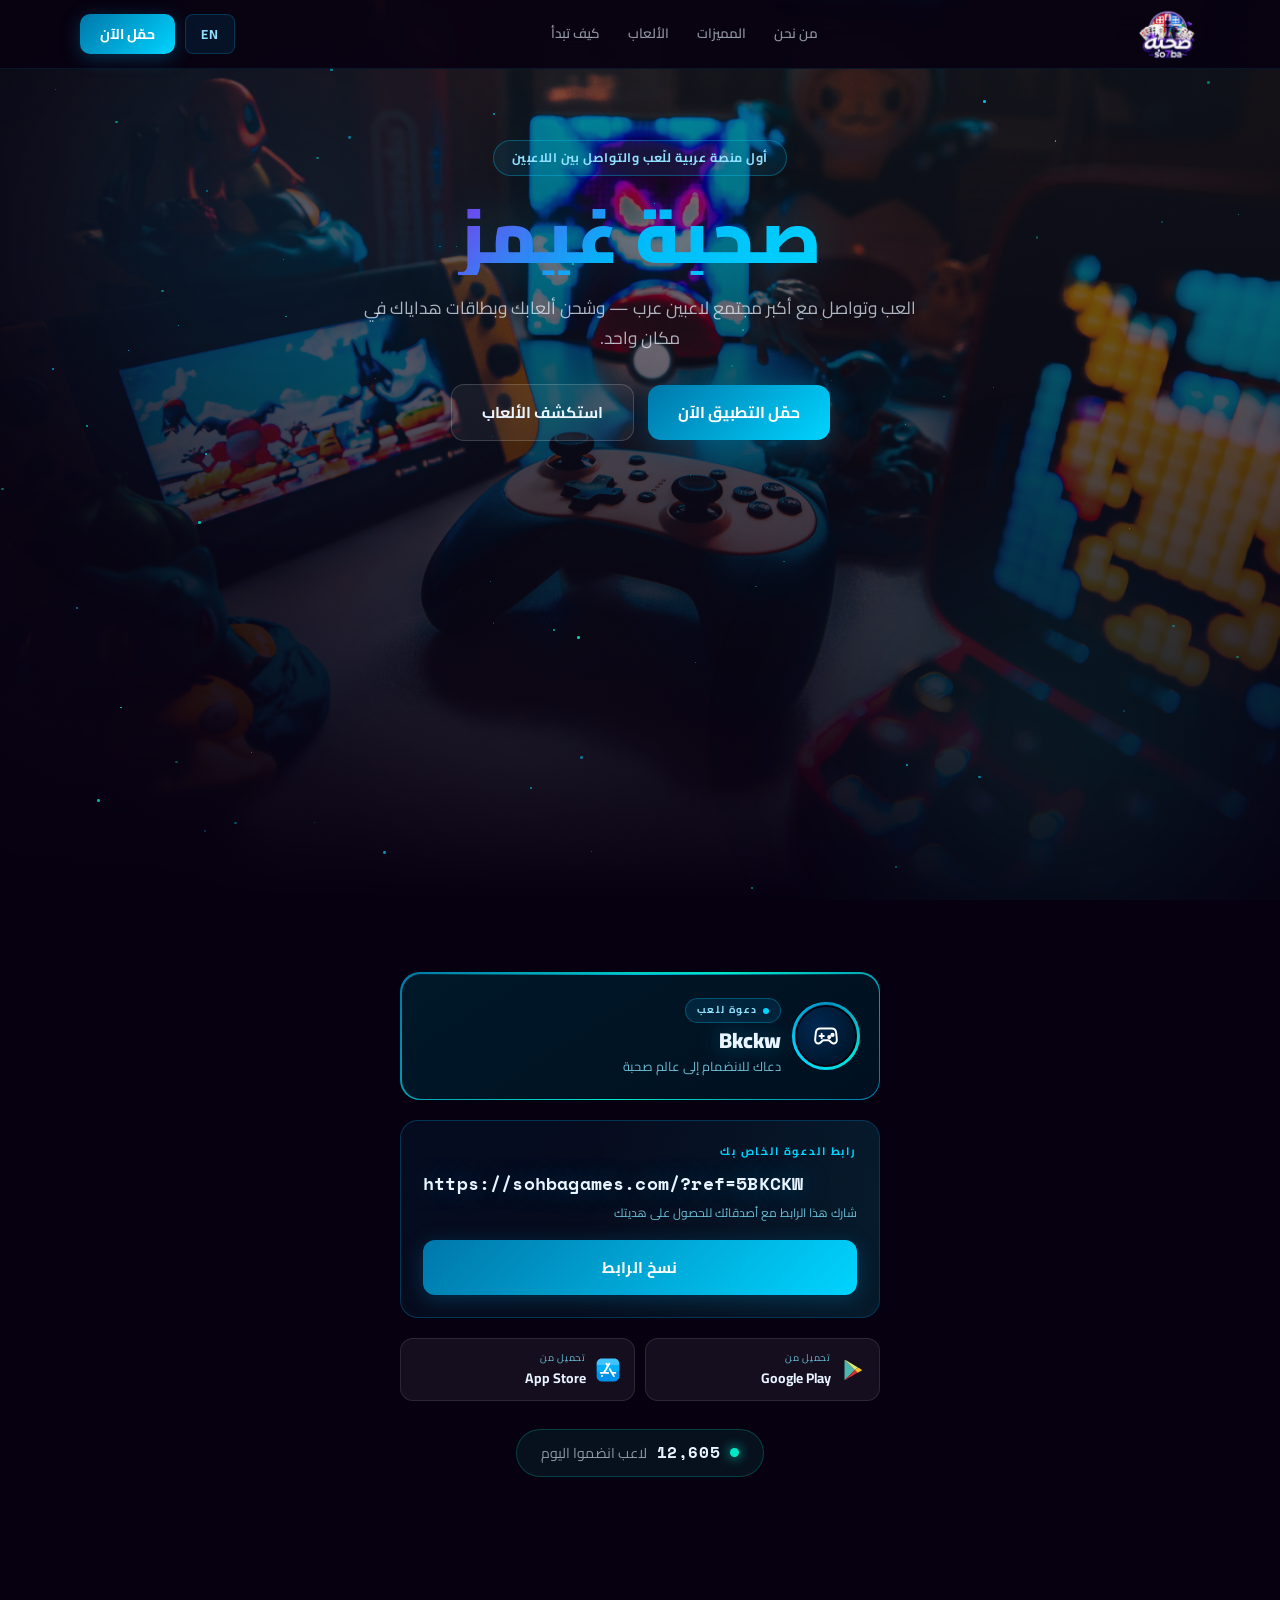
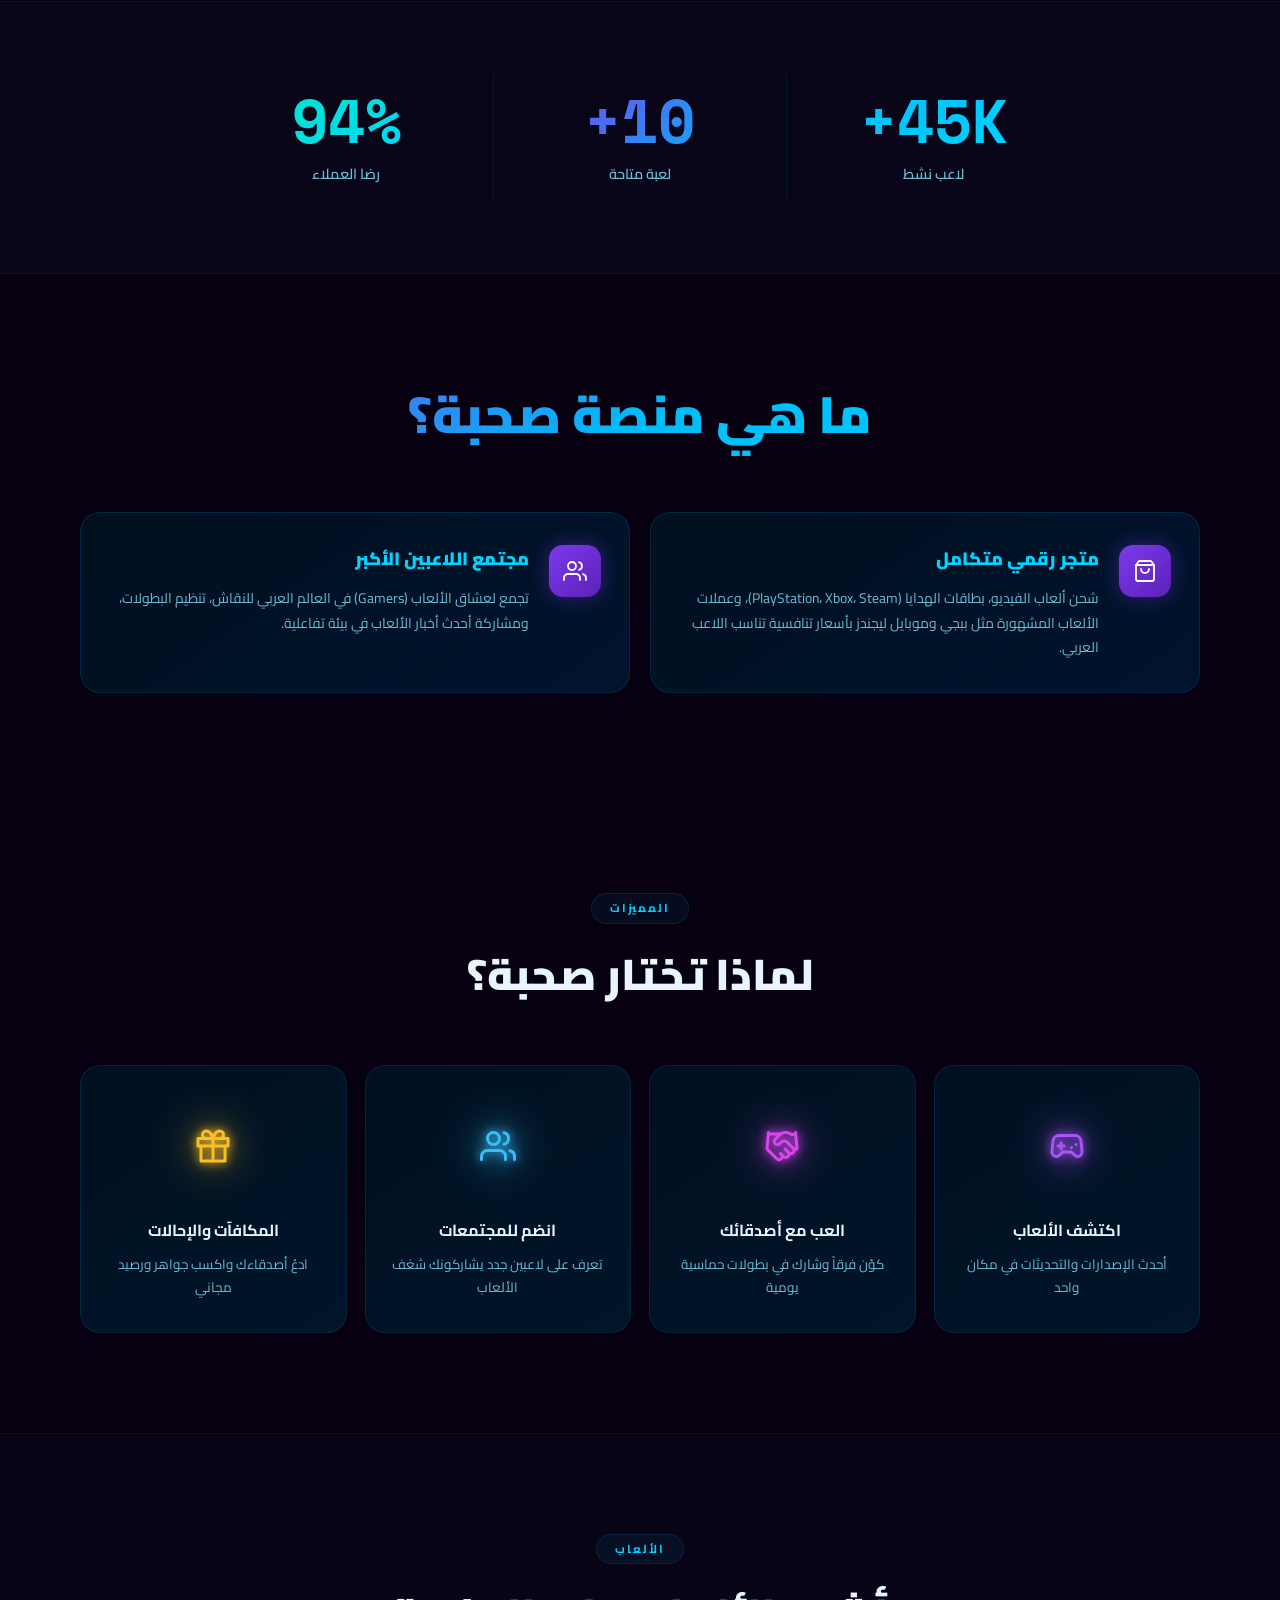
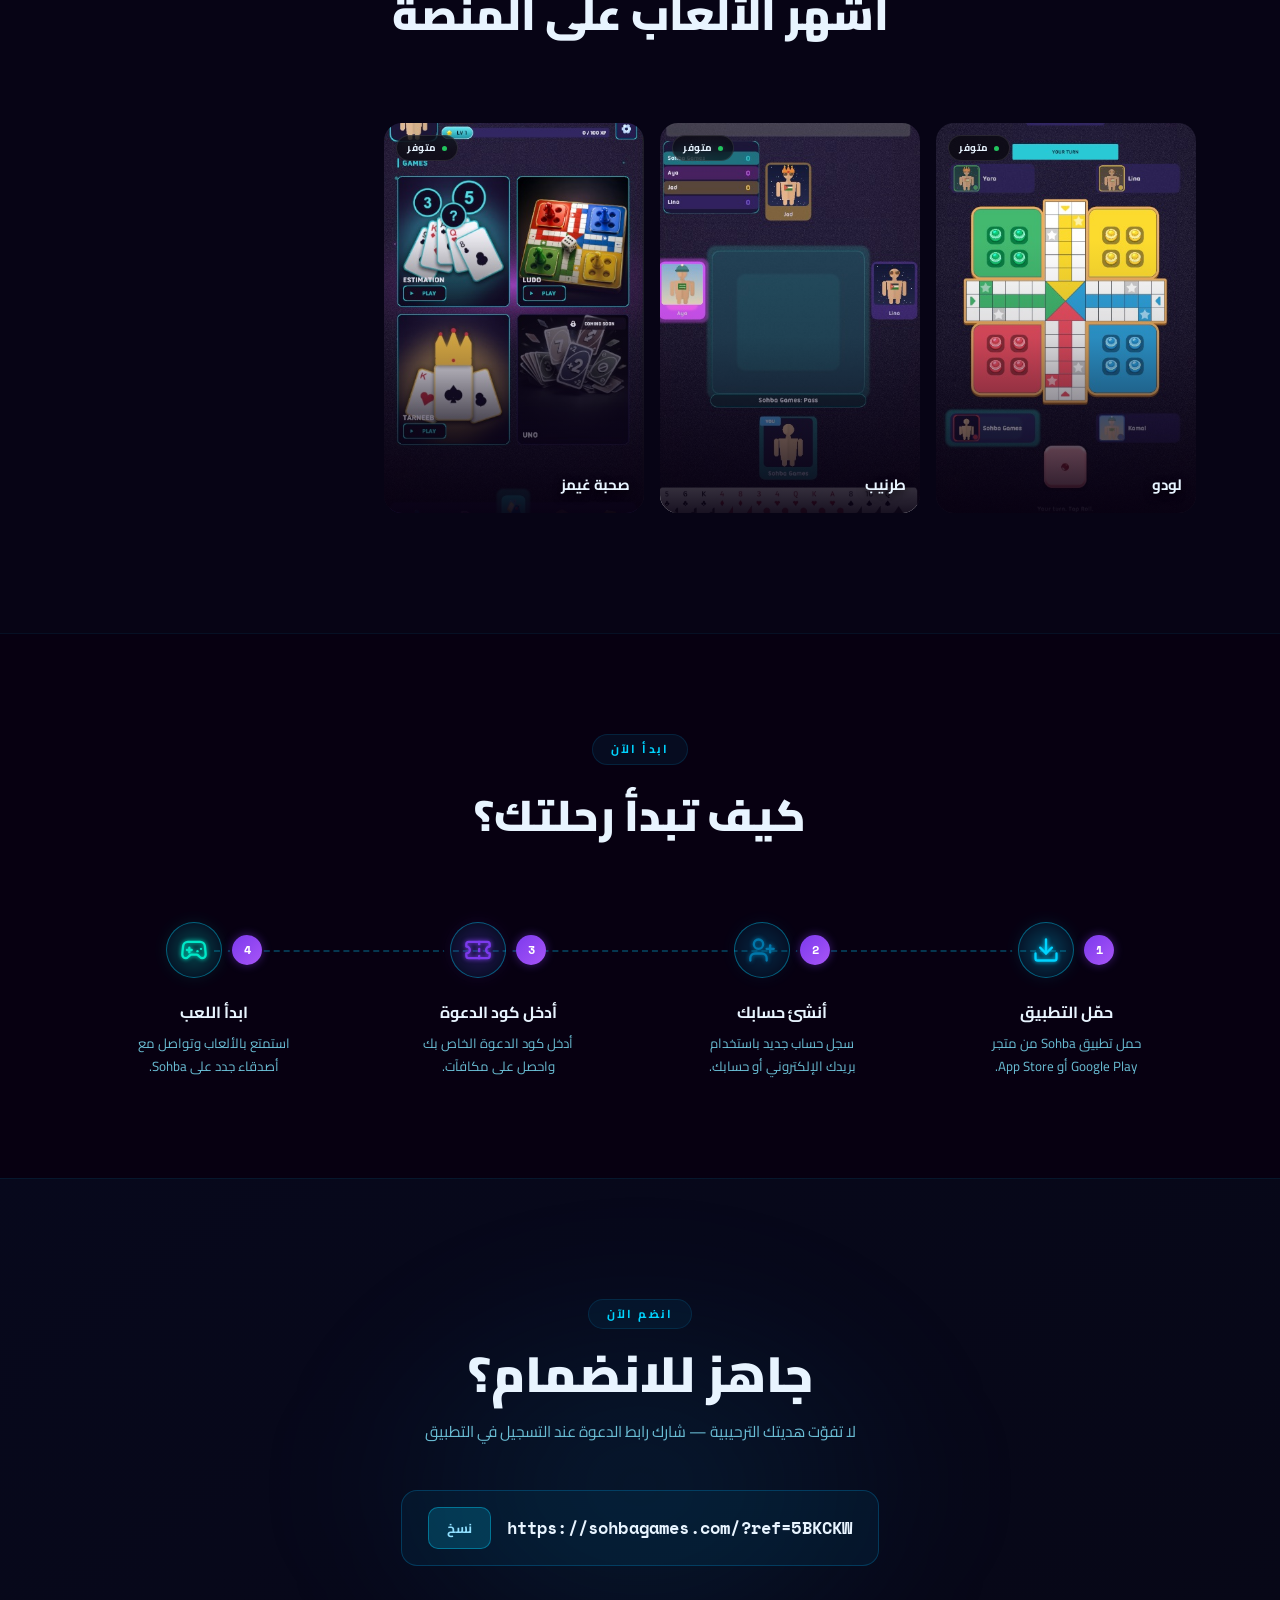
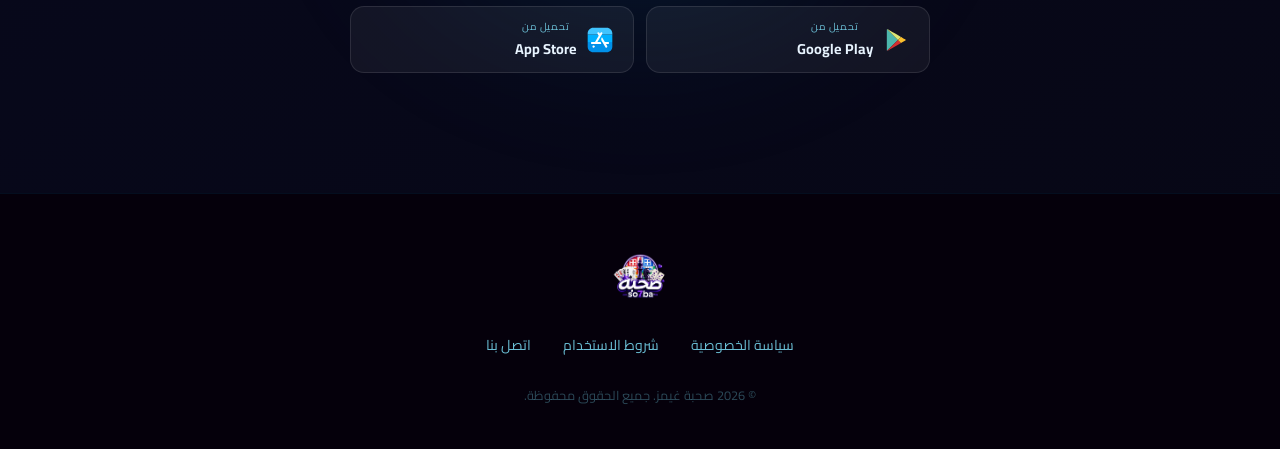
==== commit 22192ab0: "Add files via upload" ====
--- a/index.html
+++ b/index.html
@@ -163,15 +163,6 @@
           </div>
         </div>
 
-        <div class="sb-live-counter">
-          <div class="sb-live-counter-inner">
-            <div class="sb-live-dot"></div>
-            <span class="sb-live-count" id="liveCountText">12,486</span>
-            <span class="sb-live-label" id="liveCountLabel"
-              >لاعب انضموا اليوم</span
-            >
-          </div>
-        </div>
       </section>
 
       <!-- ═══ INVITE / REFERRAL / DOWNLOAD ═══ -->
@@ -283,6 +274,16 @@
             </a>
           </div>
         </div>
+
+        <div class="sb-live-counter">
+          <div class="sb-live-counter-inner">
+            <div class="sb-live-dot"></div>
+            <span class="sb-live-count" id="liveCountText">12,605</span>
+            <span class="sb-live-label" id="liveCountLabel"
+              >لاعب انضموا اليوم</span
+            >
+          </div>
+        </div>
       </section>
 
       <!-- ═══ STATS ═══ -->
--- a/assets/css/style.css
+++ b/assets/css/style.css
@@ -678,7 +678,9 @@
 .sb-live-counter {
   position: relative;
   z-index: 1;
+  padding-top: 28px;
   padding-bottom: 52px;
+  text-align: center;
   animation: liveIn 0.7s ease 1s both;
 }
 @keyframes liveIn {
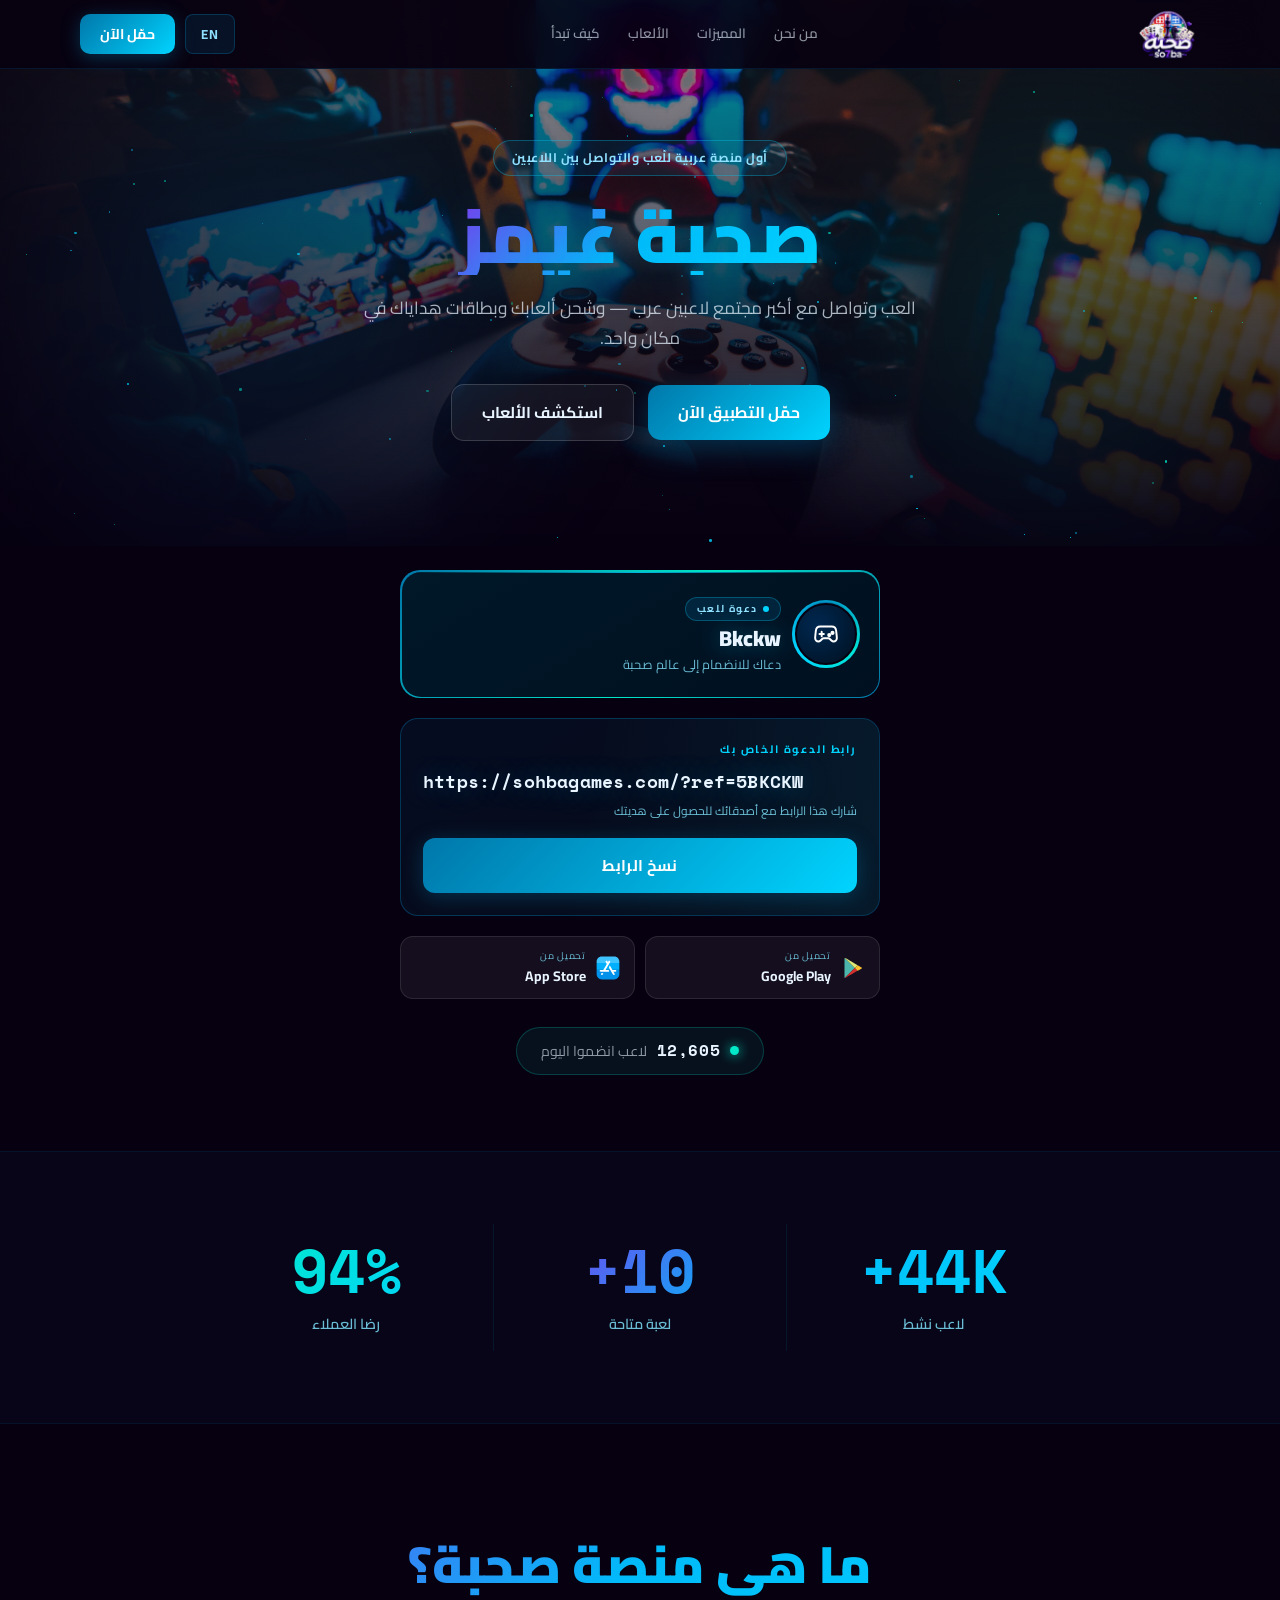
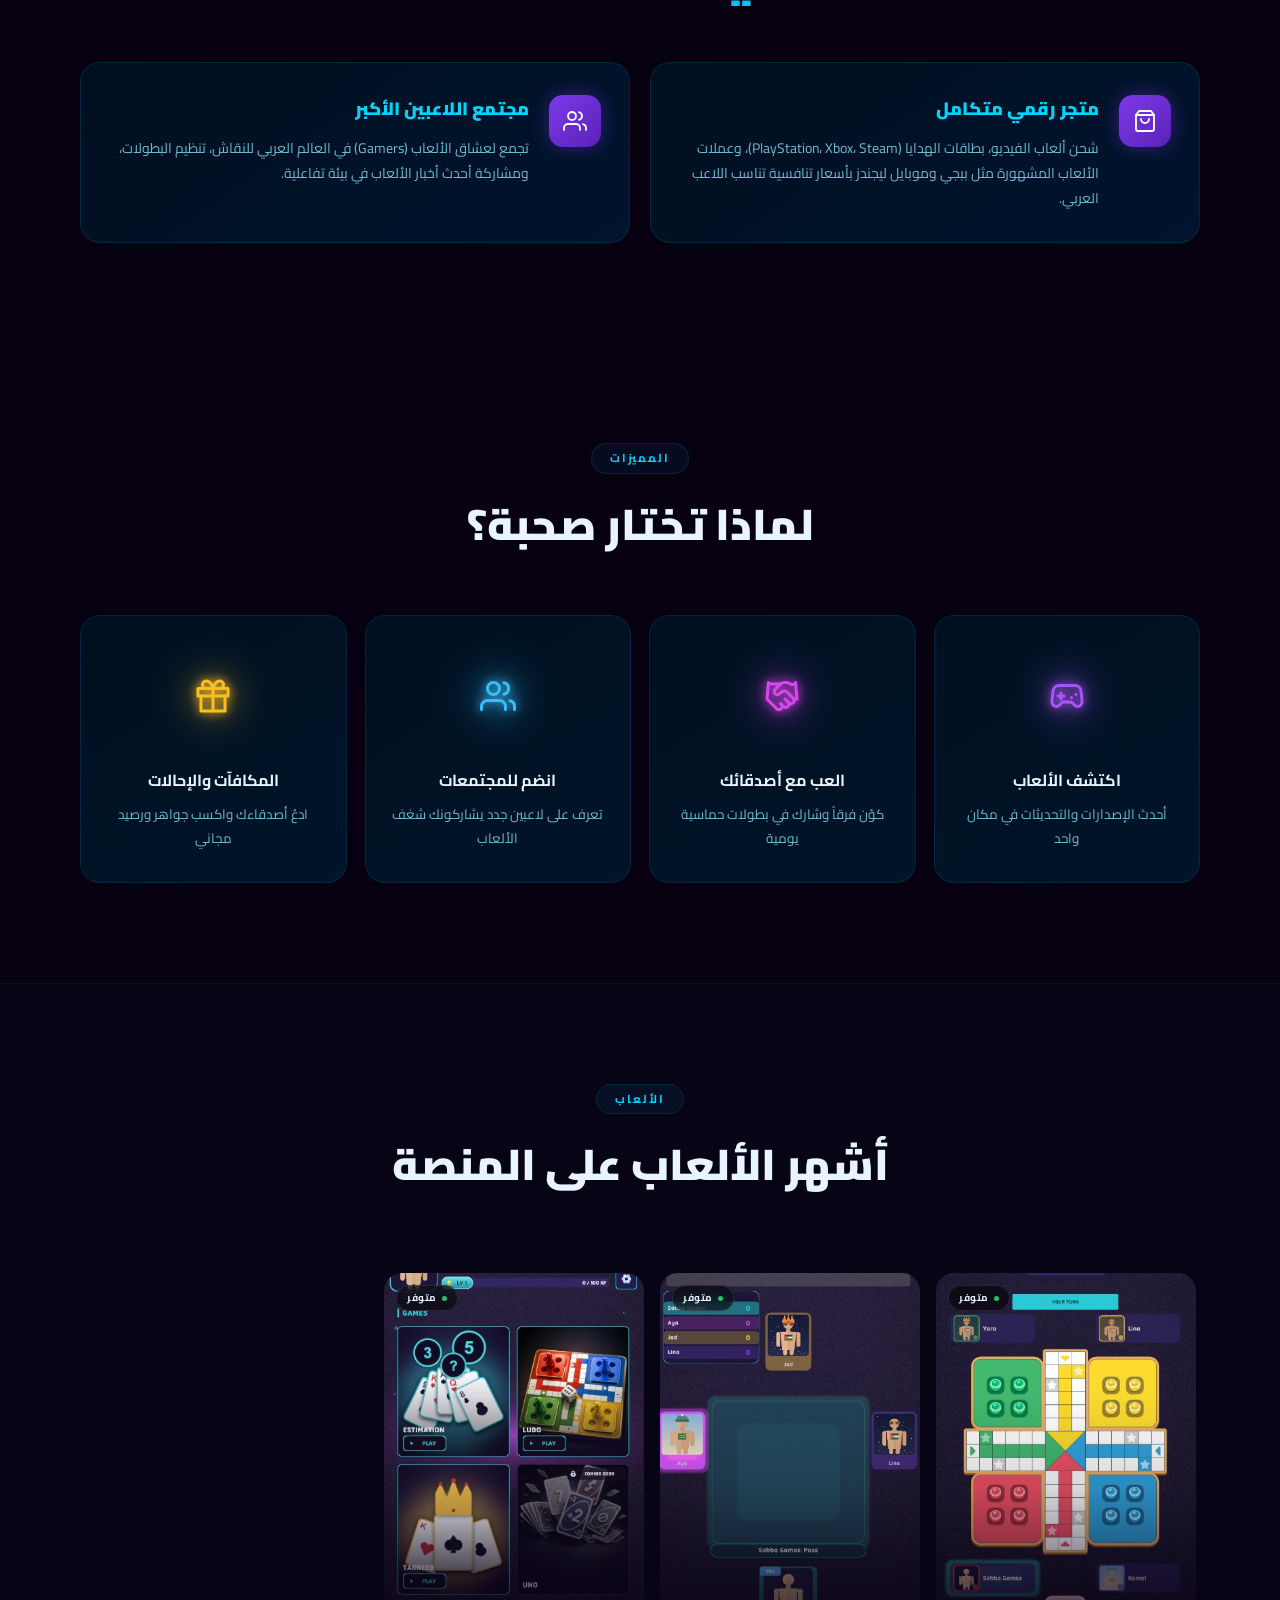
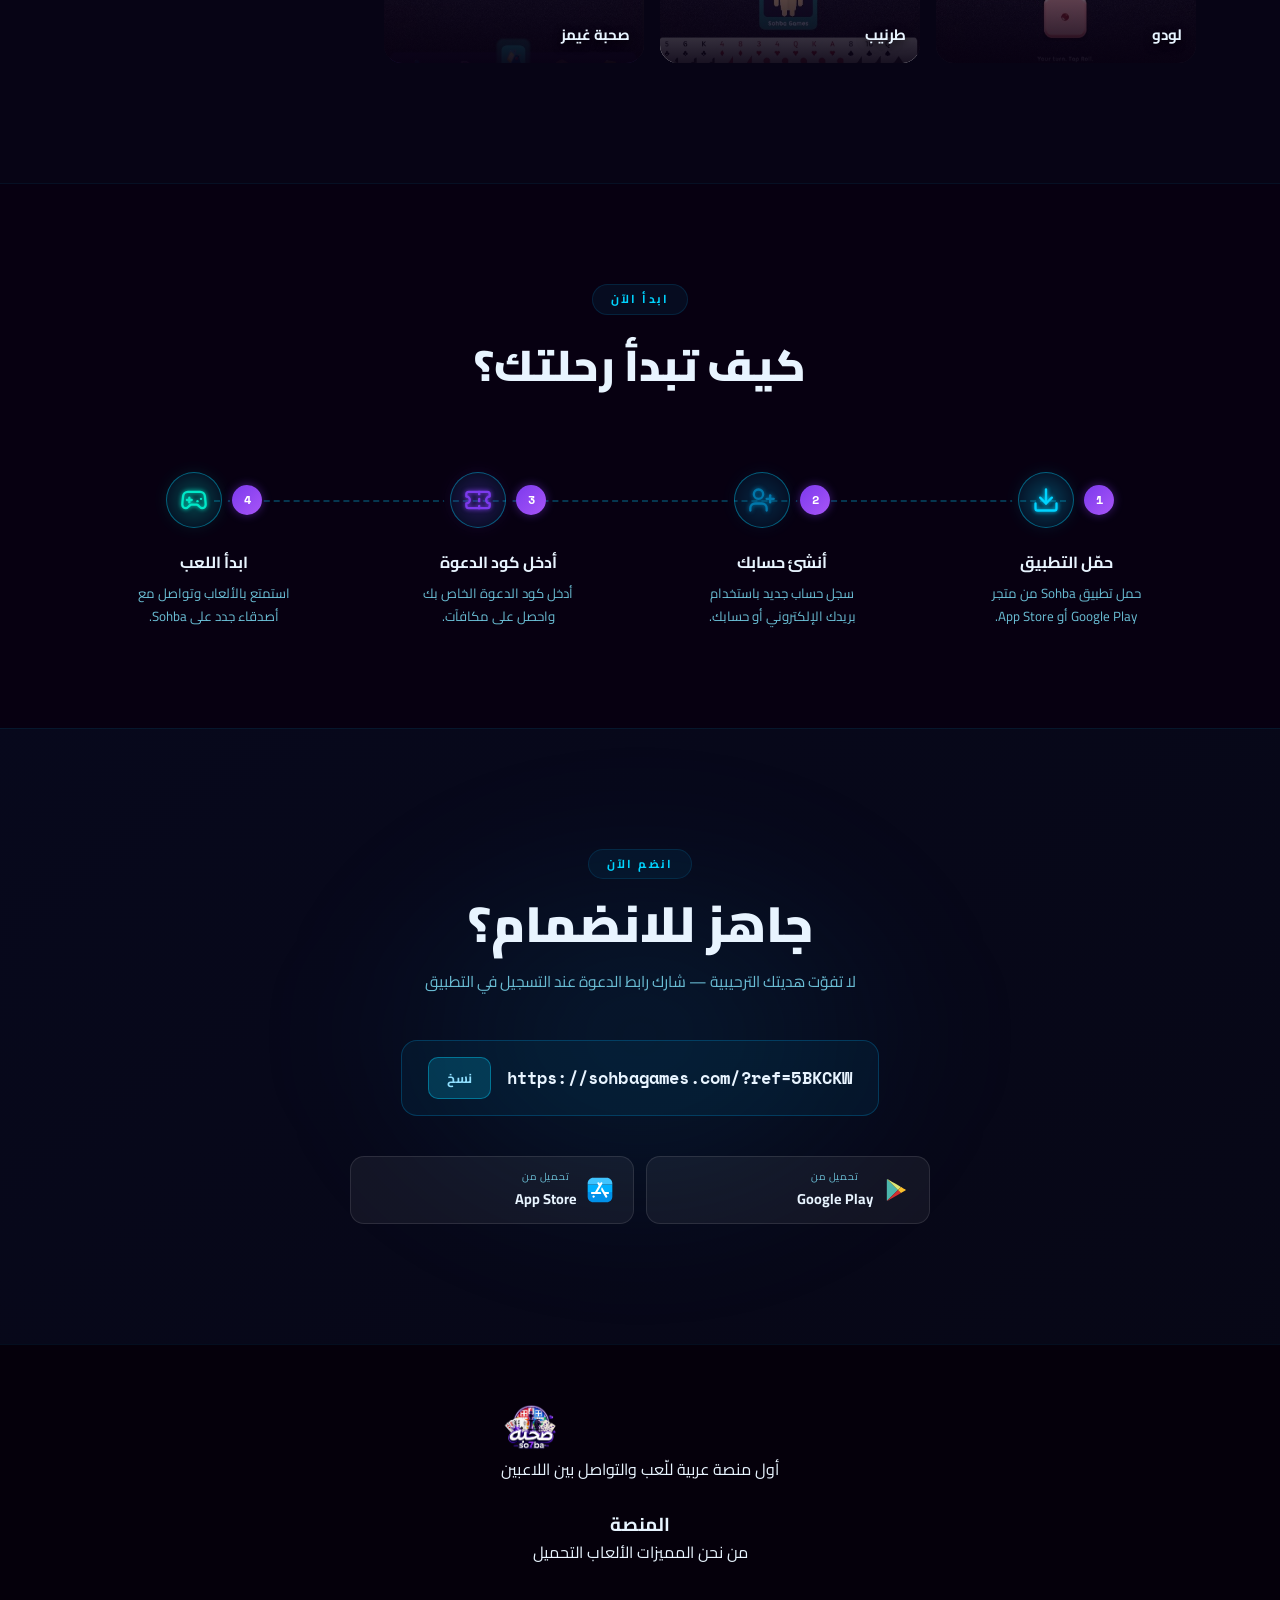
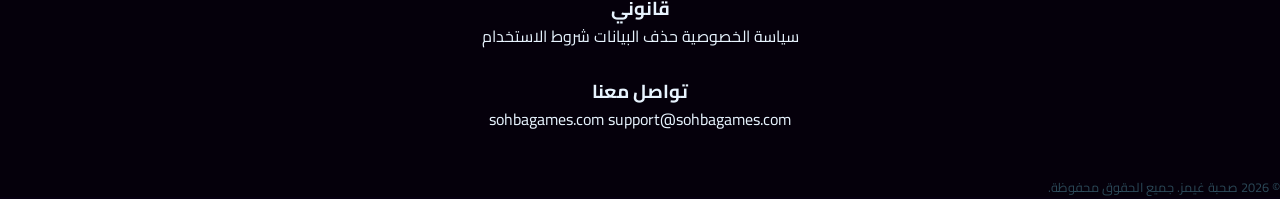
==== commit 45ea05c5: "Add files via upload" ====
--- a/index.html
+++ b/index.html
@@ -494,33 +494,70 @@
     <!-- ═══ FOOTER ═══ -->
     <footer class="sb-footer">
       <div class="sb-footer-inner">
-        <div class="sb-footer-logo" dir="ltr">
-          <img
-            class="sb-footer-logo-img"
-            src="assets/img/so7ba logo.png"
-            alt="صحبة غيمز | Sohba Games"
-            width="120"
-            height="120"
-          />
-          <span class="sb-footer-logo-text sr-only" id="footerLogoText"
-            >صحبة غيمز</span
+        <div class="sb-footer-col sb-footer-col-brand">
+          <div class="sb-footer-logo" dir="ltr">
+            <img
+              class="sb-footer-logo-img"
+              src="assets/img/so7ba logo.png"
+              alt="صحبة غيمز | Sohba Games"
+              width="120"
+              height="120"
+            />
+            <span class="sb-footer-logo-text sr-only" id="footerLogoText"
+              >صحبة غيمز</span
+            >
+          </div>
+          <p class="sb-footer-slogan" id="footerSlogan">
+            أول منصة عربية للّعب والتواصل بين اللاعبين
+          </p>
+        </div>
+
+        <div class="sb-footer-col">
+          <h3 class="sb-footer-col-title" id="footerColPlatformTitle">
+            المنصة
+          </h3>
+          <a href="#about-section" id="footerAbout">من نحن</a>
+          <a href="#benefits-section" id="footerBenefits">المميزات</a>
+          <a href="#games-section" id="footerGames">الألعاب</a>
+          <a href="#download" id="footerDownload">التحميل</a>
+        </div>
+
+        <div class="sb-footer-col">
+          <h3 class="sb-footer-col-title" id="footerColLegalTitle">قانوني</h3>
+          <a href="privacy-policy.html" id="footerPrivacy">سياسة الخصوصية</a>
+          <a href="data-deletion.html" id="footerDataDeletion">حذف البيانات</a>
+          <a href="terms-of-service.html" id="footerTerms">شروط الاستخدام</a>
+        </div>
+
+        <div class="sb-footer-col">
+          <h3 class="sb-footer-col-title" id="footerColContactTitle">
+            تواصل معنا
+          </h3>
+          <a
+            href="mailto:support@sohbagames.com"
+            id="footerContactEmail"
+            dir="ltr"
+            >support@sohbagames.com</a
           >
-        </div>
-
-        <div class="sb-footer-links">
-          <a href="#" id="footerPrivacy">سياسة الخصوصية</a>
-          <a href="#" id="footerTerms">شروط الاستخدام</a>
-          <a href="mailto:support@sohbagames.com" id="footerContact"
-            >اتصل بنا</a
+          <a
+            href="https://sohbagames.com"
+            id="footerContactSite"
+            dir="ltr"
+            target="_blank"
+            rel="noopener"
+            >sohbagames.com</a
           >
         </div>
-
+      </div>
+
+      <div class="sb-footer-bottom">
         <div class="sb-footer-rights" id="footerRights">
           © 2026 صحبة غيمز. جميع الحقوق محفوظة.
         </div>
       </div>
     </footer>
 
+    <script src="assets/js/common.js" defer></script>
     <script src="assets/js/script.js" defer></script>
   </body>
 </html>
--- a/assets/css/style.css
+++ b/assets/css/style.css
@@ -268,7 +268,6 @@
 /* ═══ HERO ═══ */
 .sb-hero {
   position: relative;
-  min-height: 100vh;
   overflow: hidden;
   display: flex;
   flex-direction: column;
@@ -340,7 +339,7 @@
   width: 100%;
   max-width: 900px;
   margin: 0 auto;
-  padding: 140px 40px 64px;
+  padding: 140px 40px 65px;
   display: flex;
   flex-direction: column;
   align-items: center;
@@ -385,7 +384,7 @@
   gap: 14px;
   flex-wrap: wrap;
   justify-content: center;
-  margin-bottom: 56px;
+  margin-bottom: 40px;
 }
 .sb-hero-cta-btn {
   padding: 15px 30px;
@@ -416,7 +415,7 @@
 /* ═══ INVITE / REFERRAL / DOWNLOAD SECTION ═══ */
 .sb-invite-section {
   position: relative;
-  padding: 72px 40px;
+  padding: 24px 40px;
 }
 .sb-invite-section-inner {
   width: 100%;
@@ -1338,7 +1337,7 @@
 /* ═══ Responsive ═══ */
 @media (max-width: 900px) {
   .sb-hero-content {
-    padding: 120px 32px 56px !important;
+    padding: 110px 32px 32px !important;
   }
   .about-grid {
     grid-template-columns: 1fr !important;
